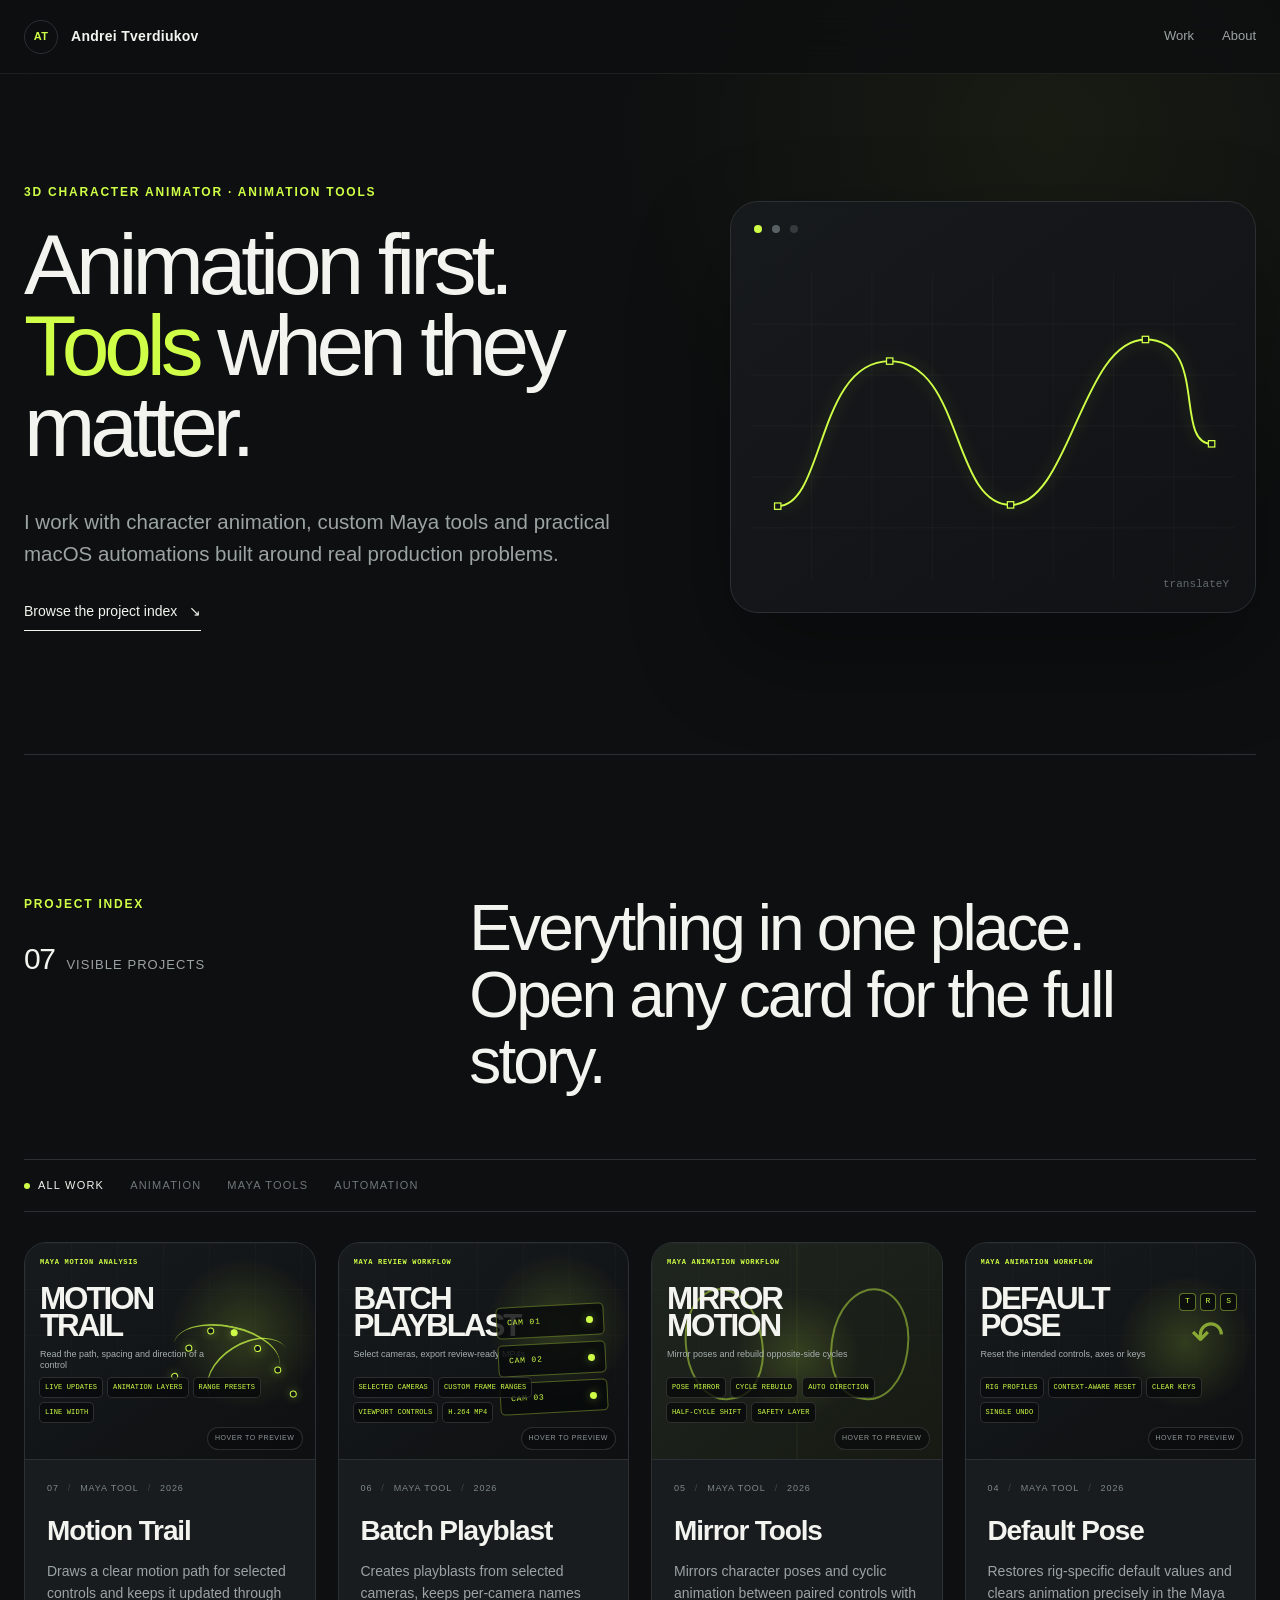
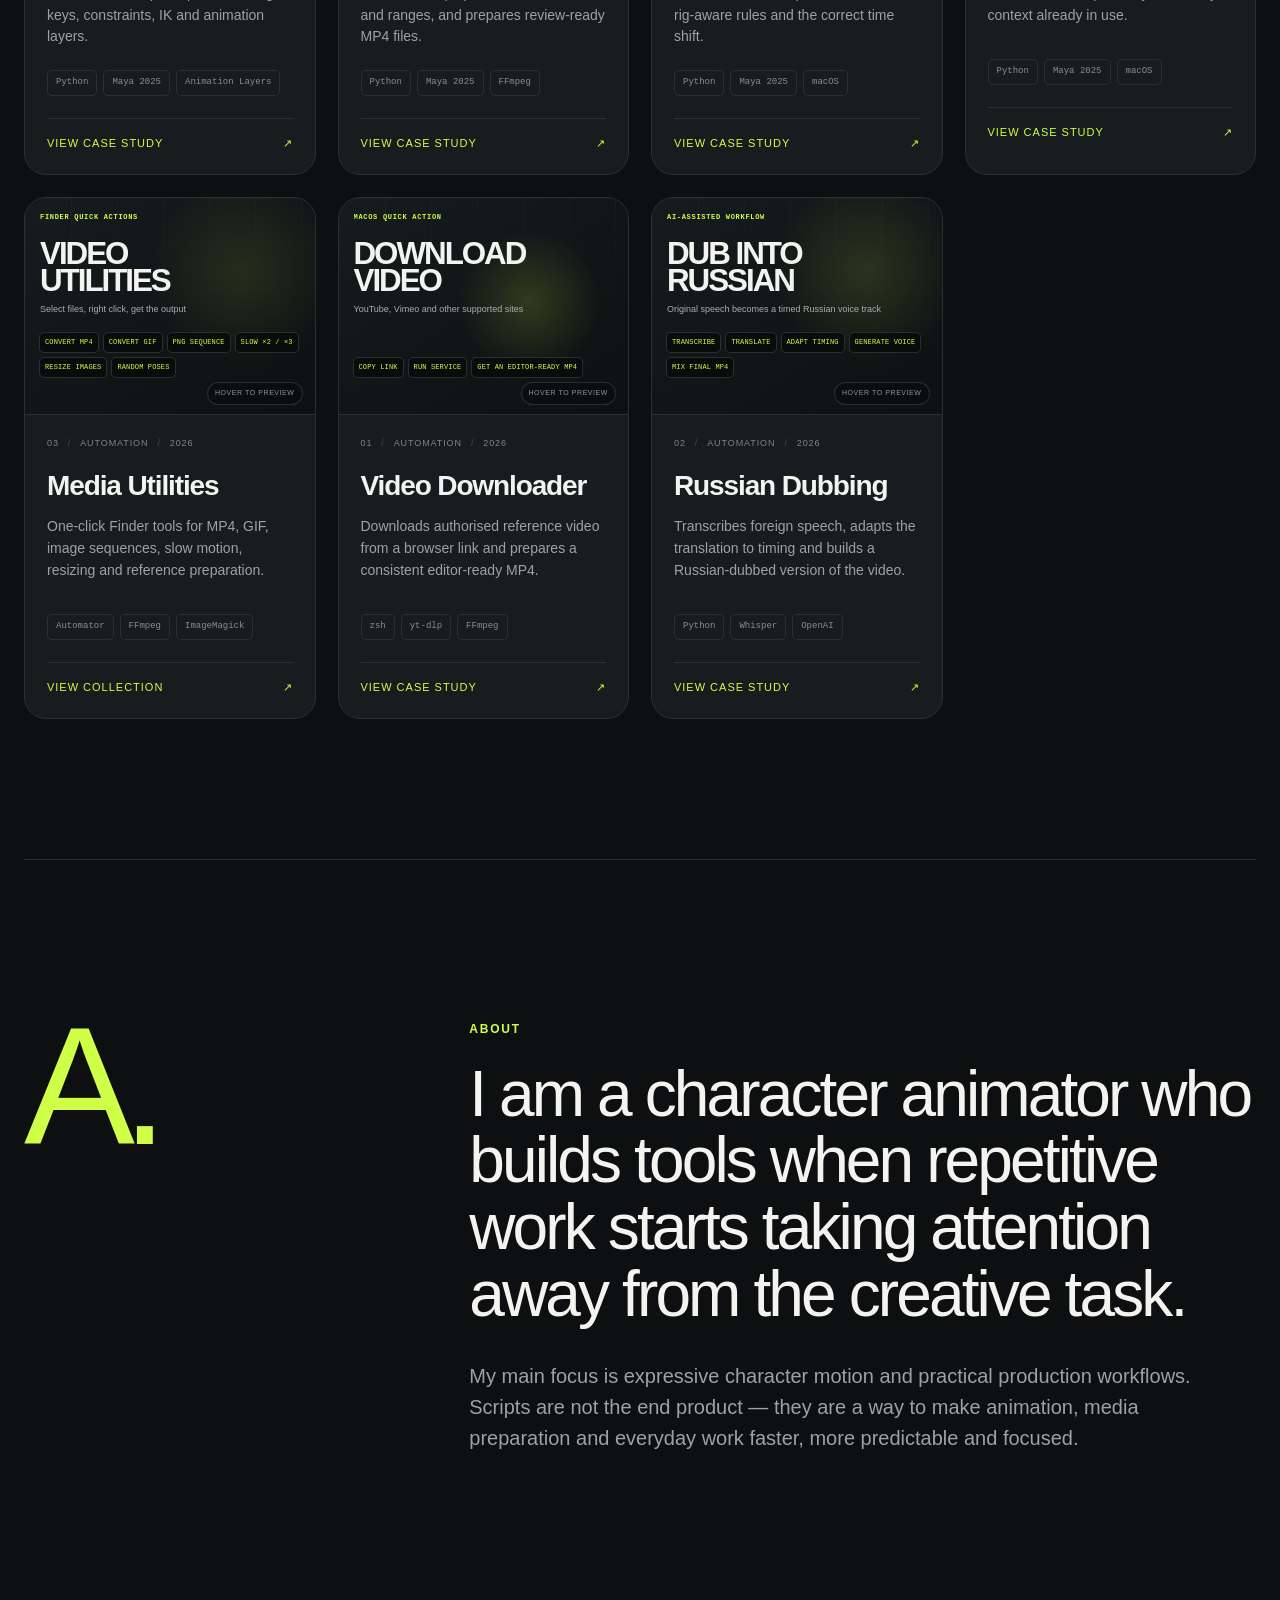
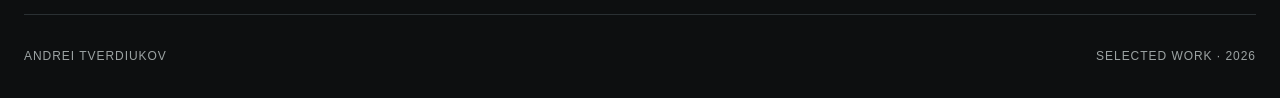
==== index.html @ b861554f "Crop menu bars from automation demos" ====
<!doctype html>
<html lang="en">
<head>
  <meta charset="utf-8">
  <meta name="viewport" content="width=device-width, initial-scale=1">
  <meta name="description" content="Portfolio of 3D character animator Andrei Tverdiukov — animation, custom Maya tools and practical macOS automation.">
  <title>Andrei Tverdiukov — 3D Character Animator</title>
  <link rel="stylesheet" href="assets/styles.css?v=20260801-4">
  <script src="assets/site.js" defer></script>
</head>
<body>
  <header class="site-header">
    <a class="brand" href="index.html" aria-label="Andrei Tverdiukov — Home">
      <span class="brand-mark">AT</span>
      <span>Andrei Tverdiukov</span>
    </a>
    <nav class="site-nav" aria-label="Main navigation">
      <a href="#work">Work</a>
      <a href="#about">About</a>
    </nav>
  </header>

  <main>
    <section class="home-hero page-shell">
      <div class="hero-copy reveal">
        <p class="eyebrow">3D Character Animator · Animation Tools</p>
        <h1>Animation first.<br><span>Tools</span> when they matter.</h1>
        <p class="hero-intro">I work with character animation, custom Maya tools and practical macOS automations built around real production problems.</p>
        <a class="text-link" href="#work">Browse the project index <span aria-hidden="true">↘</span></a>
      </div>

      <div class="curve-stage reveal" aria-hidden="true">
        <svg viewBox="0 0 760 480" role="img">
          <path class="curve-grid" d="M0 80H760M0 160H760M0 240H760M0 320H760M0 400H760M95 0V480M190 0V480M285 0V480M380 0V480M475 0V480M570 0V480M665 0V480"/>
          <path class="curve-line" d="M42 366 C116 366 103 138 218 138 S315 364 408 364 S520 104 620 104 S664 268 724 268"/>
          <g class="curve-keys">
            <rect x="37" y="361" width="10" height="10"/>
            <rect x="213" y="133" width="10" height="10"/>
            <rect x="403" y="359" width="10" height="10"/>
            <rect x="615" y="99" width="10" height="10"/>
            <rect x="719" y="263" width="10" height="10"/>
          </g>
        </svg>
        <span class="curve-label">translateY</span>
      </div>
    </section>

    <section class="work-section page-shell" id="work">
      <div class="section-heading reveal">
        <div>
          <p class="eyebrow">Project index</p>
          <p class="project-count"><span>07</span> visible projects</p>
        </div>
        <h2>Everything in one place.<br>Open any card for the full story.</h2>
      </div>

      <div class="catalog-key reveal" aria-label="Project categories">
        <span class="is-active">All work</span>
        <span>Animation</span>
        <span>Maya tools</span>
        <span>Automation</span>
      </div>

      <div class="project-grid">
        <!-- Shelved for a later public rollout. Remove hidden to restore the card. -->
        <a class="catalog-card reveal" href="projects/tkv-curve-tools.html" data-preview-card data-shelved-project="curve-tools" hidden>
          <div class="catalog-cover curve-tools-cover">
            <div class="cover-grid" aria-hidden="true"></div>
            <span class="cover-category">Maya Graph Editor · animBot-inspired workflow</span>
            <div class="cover-promise">
              <strong>Curve<br>Tools</strong>
              <span>Shape and edit animation curves faster</span>
            </div>
            <ul class="cover-feature-list cover-feature-list-wide" aria-label="Included curve tools">
              <li>Pull / Push</li><li>Smooth / Rough</li><li>Ease In / Out</li>
              <li>Blend to Ease</li><li>Infinity</li><li>Reverse Keys</li>
            </ul>
            <span class="preview-hint">Hover to preview</span>

            <video class="catalog-preview" muted loop playsinline preload="metadata" poster="media/tkv-curve-tools/web/blend-to-tangent.jpg">
              <source src="media/tkv-curve-tools/web/blend-to-tangent.mp4" type="video/mp4">
            </video>
          </div>

          <div class="catalog-card-copy">
            <div class="catalog-meta">
              <span>01</span>
              <span>Maya tool</span>
              <span>2026</span>
            </div>
            <h3>Curve Tools</h3>
            <p>Curve shaping, blending, tangents, infinity modes and animation utilities inside Maya Graph Editor.</p>
            <div class="catalog-tags">
              <span>Python</span>
              <span>Maya 2025</span>
              <span>macOS</span>
            </div>
            <div class="catalog-open">
              <span>View case study</span>
              <span aria-hidden="true">↗</span>
            </div>
          </div>
        </a>

        <a class="catalog-card catalog-card-motion-trail reveal" href="projects/motion-trail.html" data-preview-card>
          <div class="catalog-cover motion-trail-cover">
            <div class="cover-grid" aria-hidden="true"></div>
            <span class="cover-category">Maya motion analysis</span>
            <div class="cover-promise">
              <strong>Motion<br>Trail</strong>
              <span>Read the path, spacing and direction of a control</span>
            </div>
            <div class="motion-trail-mark" aria-hidden="true">
              <i></i><i></i><i></i><i></i><i></i><i></i><i></i>
            </div>
            <ul class="cover-feature-list cover-feature-list-wide" aria-label="Included motion trail features">
              <li>Live updates</li><li>Animation layers</li>
              <li>Range presets</li><li>Line width</li>
            </ul>
            <span class="preview-hint">Hover to preview</span>
            <video class="catalog-preview" muted loop playsinline preload="metadata" poster="media/motion-trail/web/motion-trail-poster.jpg" aria-hidden="true">
              <source src="media/motion-trail/web/motion-trail-overview.mp4" type="video/mp4">
            </video>
          </div>

          <div class="catalog-card-copy">
            <div class="catalog-meta">
              <span>07</span>
              <span>Maya tool</span>
              <span>2026</span>
            </div>
            <h3>Motion Trail</h3>
            <p>Draws a clear motion path for selected controls and keeps it updated through keys, constraints, IK and animation layers.</p>
            <div class="catalog-tags">
              <span>Python</span>
              <span>Maya 2025</span>
              <span>Animation Layers</span>
            </div>
            <div class="catalog-open">
              <span>View case study</span>
              <span aria-hidden="true">↗</span>
            </div>
          </div>
        </a>

        <a class="catalog-card catalog-card-downloader reveal" href="projects/media-intake-automation.html" data-preview-card>
          <div class="catalog-cover media-intake-cover">
            <div class="cover-grid" aria-hidden="true"></div>
            <span class="cover-category">macOS Quick Action</span>
            <div class="cover-promise">
              <strong>Download<br>Video</strong>
              <span>YouTube, Vimeo and other supported sites</span>
            </div>
            <ul class="cover-feature-list" aria-label="Video downloader workflow">
              <li>Copy link</li><li>Run Service</li><li>Get an editor-ready MP4</li>
            </ul>
            <span class="preview-hint">Hover to preview</span>

            <video class="catalog-preview" muted loop playsinline preload="metadata" poster="media/media-intake/web/media-intake-poster.jpg?v=20260801-1">
              <source src="media/media-intake/web/media-intake-overview.mp4?v=20260801-1" type="video/mp4">
            </video>
          </div>

          <div class="catalog-card-copy">
            <div class="catalog-meta">
              <span>01</span>
              <span>Automation</span>
              <span>2026</span>
            </div>
            <h3>Video Downloader</h3>
            <p>Downloads authorised reference video from a browser link and prepares a consistent editor-ready MP4.</p>
            <div class="catalog-tags">
              <span>zsh</span>
              <span>yt-dlp</span>
              <span>FFmpeg</span>
            </div>
            <div class="catalog-open">
              <span>View case study</span>
              <span aria-hidden="true">↗</span>
            </div>
          </div>
        </a>

        <a class="catalog-card catalog-card-dubbing reveal" href="projects/russian-dubbing-pipeline.html" data-preview-card>
          <div class="catalog-cover dubbing-cover">
            <div class="cover-grid" aria-hidden="true"></div>
            <span class="cover-category">AI-assisted workflow</span>
            <div class="cover-promise">
              <strong>Dub Into<br>Russian</strong>
              <span>Original speech becomes a timed Russian voice track</span>
            </div>
            <ul class="cover-feature-list cover-feature-list-wide" aria-label="Russian dubbing stages">
              <li>Transcribe</li><li>Translate</li><li>Adapt timing</li>
              <li>Generate voice</li><li>Mix final MP4</li>
            </ul>
            <span class="preview-hint">Hover to preview</span>

            <video class="catalog-preview" muted loop playsinline preload="metadata" poster="media/russian-dubbing/web/russian-dubbing-poster.jpg?v=20260801-1">
              <source src="media/russian-dubbing/web/russian-dubbing-overview.mp4?v=20260801-1" type="video/mp4">
            </video>
          </div>

          <div class="catalog-card-copy">
            <div class="catalog-meta">
              <span>02</span>
              <span>Automation</span>
              <span>2026</span>
            </div>
            <h3>Russian Dubbing</h3>
            <p>Transcribes foreign speech, adapts the translation to timing and builds a Russian-dubbed version of the video.</p>
            <div class="catalog-tags">
              <span>Python</span>
              <span>Whisper</span>
              <span>OpenAI</span>
            </div>
            <div class="catalog-open">
              <span>View case study</span>
              <span aria-hidden="true">↗</span>
            </div>
          </div>
        </a>

        <a class="catalog-card catalog-card-media-utilities reveal" href="projects/finder-media-utilities.html" data-preview-card>
          <div class="catalog-cover media-utilities-cover">
            <div class="cover-grid" aria-hidden="true"></div>
            <span class="cover-category">Finder Quick Actions</span>
            <div class="cover-promise">
              <strong>Video<br>Utilities</strong>
              <span>Select files, right click, get the output</span>
            </div>
            <ul class="cover-feature-list cover-feature-list-wide" aria-label="Included media utilities">
              <li>Convert MP4</li><li>Convert GIF</li><li>PNG sequence</li>
              <li>Slow ×2 / ×3</li><li>Resize images</li><li>Random poses</li>
            </ul>
            <span class="preview-hint">Hover to preview</span>
            <video class="catalog-preview" muted loop playsinline preload="metadata" poster="media/finder-media-utilities/web/finder-media-utilities-poster.jpg?v=20260801-1" aria-hidden="true">
              <source src="media/finder-media-utilities/web/finder-media-utilities-overview.mp4?v=20260801-1" type="video/mp4">
            </video>
          </div>

          <div class="catalog-card-copy">
            <div class="catalog-meta">
              <span>03</span>
              <span>Automation</span>
              <span>2026</span>
            </div>
            <h3>Media Utilities</h3>
            <p>One-click Finder tools for MP4, GIF, image sequences, slow motion, resizing and reference preparation.</p>
            <div class="catalog-tags">
              <span>Automator</span>
              <span>FFmpeg</span>
              <span>ImageMagick</span>
            </div>
            <div class="catalog-open">
              <span>View collection</span>
              <span aria-hidden="true">↗</span>
            </div>
          </div>
        </a>

        <a class="catalog-card catalog-card-mirror reveal" href="projects/tkv-mirror-tools.html" data-preview-card>
          <div class="catalog-cover mirror-tools-cover">
            <div class="cover-grid" aria-hidden="true"></div>
            <span class="cover-category">Maya animation workflow</span>
            <div class="cover-promise">
              <strong>Mirror<br>Motion</strong>
              <span>Mirror poses and rebuild opposite-side cycles</span>
            </div>
            <ul class="cover-feature-list cover-feature-list-wide" aria-label="Included mirror workflow features">
              <li>Pose mirror</li><li>Cycle rebuild</li><li>Auto direction</li>
              <li>Half-cycle shift</li><li>Safety layer</li>
            </ul>
            <span class="preview-hint">Hover to preview</span>
            <video class="catalog-preview" muted loop playsinline preload="metadata" poster="media/tkv-mirror-tools/web/tkv-mirror-tools-poster.jpg" aria-hidden="true">
              <source src="media/tkv-mirror-tools/web/tkv-mirror-tools-overview.mp4" type="video/mp4">
            </video>
          </div>

          <div class="catalog-card-copy">
            <div class="catalog-meta">
              <span>05</span>
              <span>Maya tool</span>
              <span>2026</span>
            </div>
            <h3>Mirror Tools</h3>
            <p>Mirrors character poses and cyclic animation between paired controls with rig-aware rules and the correct time shift.</p>
            <div class="catalog-tags">
              <span>Python</span>
              <span>Maya 2025</span>
              <span>macOS</span>
            </div>
            <div class="catalog-open">
              <span>View case study</span>
              <span aria-hidden="true">↗</span>
            </div>
          </div>
        </a>

        <a class="catalog-card catalog-card-default-pose reveal" href="projects/tkv-default-pose.html" data-preview-card>
          <div class="catalog-cover default-pose-cover">
            <div class="cover-grid" aria-hidden="true"></div>
            <span class="cover-category">Maya animation workflow</span>
            <div class="cover-promise">
              <strong>Default<br>Pose</strong>
              <span>Reset the intended controls, axes or keys</span>
            </div>
            <div class="pose-reset-mark" aria-hidden="true">
              <span>T</span><span>R</span><span>S</span><b>↶</b>
            </div>
            <ul class="cover-feature-list cover-feature-list-wide" aria-label="Included default pose features">
              <li>Rig profiles</li><li>Context-aware reset</li><li>Clear keys</li>
              <li>Single undo</li>
            </ul>
            <span class="preview-hint">Hover to preview</span>
            <video class="catalog-preview" muted loop playsinline preload="metadata" poster="media/tkv-default-pose/web/tkv-default-pose-poster.jpg" aria-hidden="true">
              <source src="media/tkv-default-pose/web/tkv-default-pose-overview.mp4" type="video/mp4">
            </video>
          </div>

          <div class="catalog-card-copy">
            <div class="catalog-meta">
              <span>04</span>
              <span>Maya tool</span>
              <span>2026</span>
            </div>
            <h3>Default Pose</h3>
            <p>Restores rig-specific default values and clears animation precisely in the Maya context already in use.</p>
            <div class="catalog-tags">
              <span>Python</span>
              <span>Maya 2025</span>
              <span>macOS</span>
            </div>
            <div class="catalog-open">
              <span>View case study</span>
              <span aria-hidden="true">↗</span>
            </div>
          </div>
        </a>

        <a class="catalog-card catalog-card-playblast reveal" href="projects/tkv-playblast.html?v=20260731-2" data-preview-card>
          <div class="catalog-cover playblast-cover">
            <div class="cover-grid" aria-hidden="true"></div>
            <span class="cover-category">Maya review workflow</span>
            <div class="cover-promise">
              <strong>Batch<br>Playblast</strong>
              <span>Select cameras, export review-ready MP4s</span>
            </div>
            <div class="playblast-camera-stack" aria-hidden="true">
              <span>CAM 01</span><span>CAM 02</span><span>CAM 03</span>
            </div>
            <ul class="cover-feature-list cover-feature-list-wide" aria-label="Included playblast workflow features">
              <li>Selected cameras</li><li>Custom frame ranges</li>
              <li>Viewport controls</li><li>H.264 MP4</li>
            </ul>
            <span class="preview-hint">Hover to preview</span>
            <video class="catalog-preview" muted loop playsinline preload="metadata" poster="media/tkv-playblast/web/tkv-playblast-poster.jpg?v=20260731-2" aria-hidden="true">
              <source src="media/tkv-playblast/web/tkv-playblast-overview.mp4?v=20260731-2" type="video/mp4">
            </video>
          </div>

          <div class="catalog-card-copy">
            <div class="catalog-meta">
              <span>06</span>
              <span>Maya tool</span>
              <span>2026</span>
            </div>
            <h3>Batch Playblast</h3>
            <p>Creates playblasts from selected cameras, keeps per-camera names and ranges, and prepares review-ready MP4 files.</p>
            <div class="catalog-tags">
              <span>Python</span>
              <span>Maya 2025</span>
              <span>FFmpeg</span>
            </div>
            <div class="catalog-open">
              <span>View case study</span>
              <span aria-hidden="true">↗</span>
            </div>
          </div>
        </a>
      </div>
    </section>

    <section class="about-section page-shell" id="about">
      <div class="about-number reveal">A.</div>
      <div class="about-copy reveal">
        <p class="eyebrow">About</p>
        <h2>I am a character animator who builds tools when repetitive work starts taking attention away from the creative task.</h2>
        <p>My main focus is expressive character motion and practical production workflows. Scripts are not the end product — they are a way to make animation, media preparation and everyday work faster, more predictable and focused.</p>
      </div>
    </section>
  </main>

  <footer class="site-footer page-shell">
    <span>Andrei Tverdiukov</span>
    <span>Selected work · 2026</span>
  </footer>
</body>
</html>
---- assets/styles.css ----
:root {
  --bg: #0d0f10;
  --bg-soft: #141719;
  --panel: #181c1e;
  --line: #2a3033;
  --text: #f3f4ef;
  --muted: #9ca3a3;
  --accent: #cfff46;
  --accent-soft: rgba(207, 255, 70, 0.14);
  --max: 1320px;
  --radius: 28px;
}

* {
  box-sizing: border-box;
}

html {
  scroll-behavior: smooth;
}

body {
  margin: 0;
  color: var(--text);
  background:
    radial-gradient(circle at 82% 4%, rgba(207, 255, 70, 0.055), transparent 28rem),
    var(--bg);
  font-family: Inter, -apple-system, BlinkMacSystemFont, "Segoe UI", sans-serif;
  font-size: 16px;
  line-height: 1.55;
  -webkit-font-smoothing: antialiased;
}

a {
  color: inherit;
  text-decoration: none;
}

img,
video,
svg {
  display: block;
  max-width: 100%;
}

button {
  font: inherit;
}

.page-shell {
  width: min(calc(100% - 48px), var(--max));
  margin-inline: auto;
}

.site-header {
  position: sticky;
  z-index: 20;
  top: 0;
  display: flex;
  align-items: center;
  justify-content: space-between;
  min-height: 74px;
  padding: 0 max(24px, calc((100vw - var(--max)) / 2));
  border-bottom: 1px solid rgba(255, 255, 255, 0.07);
  background: rgba(13, 15, 16, 0.78);
  backdrop-filter: blur(18px);
}

.brand,
.site-nav {
  display: flex;
  align-items: center;
}

.brand {
  gap: 13px;
  font-size: 14px;
  font-weight: 650;
  letter-spacing: 0.02em;
}

.brand-mark {
  display: grid;
  width: 34px;
  height: 34px;
  place-items: center;
  border: 1px solid var(--line);
  border-radius: 50%;
  color: var(--accent);
  font-size: 11px;
}

.site-nav {
  gap: 28px;
  color: var(--muted);
  font-size: 13px;
}

.site-nav a,
.text-link {
  transition: color 180ms ease;
}

.site-nav a:hover,
.text-link:hover {
  color: var(--accent);
}

.eyebrow {
  margin: 0 0 22px;
  color: var(--accent);
  font-size: 12px;
  font-weight: 700;
  letter-spacing: 0.15em;
  text-transform: uppercase;
}

.home-hero {
  display: grid;
  min-height: 680px;
  grid-template-columns: 1.08fr 0.92fr;
  align-items: center;
  gap: clamp(36px, 7vw, 110px);
  padding-block: 74px 88px;
}

.hero-copy h1,
.case-hero h1 {
  margin: 0;
  font-weight: 520;
  letter-spacing: -0.06em;
  line-height: 0.95;
}

.hero-copy h1 {
  max-width: 780px;
  font-size: clamp(58px, 6.7vw, 104px);
}

.hero-copy h1 span,
.case-hero h1 span {
  color: var(--accent);
}

.hero-intro {
  max-width: 650px;
  margin: 38px 0 30px;
  color: var(--muted);
  font-size: clamp(18px, 1.6vw, 24px);
}

.text-link {
  display: inline-flex;
  gap: 12px;
  align-items: center;
  padding-bottom: 7px;
  border-bottom: 1px solid currentColor;
  font-size: 14px;
}

.curve-stage {
  position: relative;
  overflow: hidden;
  border: 1px solid var(--line);
  border-radius: var(--radius);
  background: linear-gradient(145deg, #171a1c, #101214);
  box-shadow: 0 40px 100px rgba(0, 0, 0, 0.32);
}

.curve-stage::before {
  position: absolute;
  z-index: 1;
  top: 23px;
  left: 23px;
  width: 8px;
  height: 8px;
  border-radius: 50%;
  background: var(--accent);
  box-shadow: 18px 0 0 #596064, 36px 0 0 #343a3d;
  content: "";
}

.curve-stage svg {
  width: 100%;
  min-height: 410px;
  padding: 48px 20px 10px;
}

.curve-grid {
  fill: none;
  stroke: rgba(255, 255, 255, 0.055);
  stroke-width: 1;
}

.curve-line {
  fill: none;
  stroke: var(--accent);
  stroke-width: 3;
  filter: drop-shadow(0 0 12px rgba(207, 255, 70, 0.32));
}

.curve-keys rect {
  fill: var(--bg-soft);
  stroke: var(--accent);
  stroke-width: 2;
}

.curve-label {
  position: absolute;
  right: 26px;
  bottom: 19px;
  color: #62696c;
  font-family: ui-monospace, SFMono-Regular, Menlo, monospace;
  font-size: 11px;
}

.work-section,
.toolkit-section,
.highlights-section,
.decisions-section {
  padding-block: 140px;
}

.work-section {
  min-height: 900px;
  border-top: 1px solid var(--line);
}

.section-heading {
  display: grid;
  grid-template-columns: 0.68fr 1.32fr;
  gap: 40px;
  margin-bottom: 64px;
}

.section-heading h2,
.story-heading h2,
.about-copy h2 {
  margin: 0;
  font-size: clamp(38px, 5vw, 72px);
  font-weight: 520;
  letter-spacing: -0.045em;
  line-height: 1.04;
}

.project-count {
  display: flex;
  gap: 12px;
  align-items: baseline;
  margin: 0;
  color: var(--muted);
  font-size: 13px;
  text-transform: uppercase;
  letter-spacing: 0.08em;
}

.project-count span {
  color: var(--text);
  font-size: 30px;
  letter-spacing: -0.05em;
}

.catalog-key {
  display: flex;
  gap: 26px;
  align-items: center;
  margin-bottom: 30px;
  padding: 17px 0;
  border-top: 1px solid var(--line);
  border-bottom: 1px solid var(--line);
  color: #6f7779;
  font-size: 11px;
  text-transform: uppercase;
  letter-spacing: 0.11em;
}

.catalog-key span:first-child {
  color: var(--text);
}

.catalog-key .is-active::before {
  display: inline-block;
  width: 6px;
  height: 6px;
  margin-right: 8px;
  border-radius: 50%;
  background: var(--accent);
  content: "";
}

.project-grid {
  display: grid;
  grid-template-columns: repeat(4, minmax(0, 1fr));
  gap: 22px;
}

.catalog-card {
  overflow: hidden;
  border: 1px solid var(--line);
  border-radius: 22px;
  background: var(--panel);
  transition: border-color 260ms ease, transform 260ms ease, box-shadow 260ms ease;
}

.catalog-card:hover,
.catalog-card:focus-visible {
  border-color: #536063;
  outline: none;
  transform: translateY(-6px);
  box-shadow: 0 26px 70px rgba(0, 0, 0, 0.35);
}

.catalog-cover {
  position: relative;
  overflow: hidden;
  aspect-ratio: 4 / 3;
  border-bottom: 1px solid var(--line);
  background:
    radial-gradient(circle at 72% 22%, rgba(207, 255, 70, 0.13), transparent 38%),
    linear-gradient(145deg, #171b1d, #0e1011);
}

.cover-grid {
  position: absolute;
  inset: 0;
  opacity: 0.55;
  background-image:
    linear-gradient(rgba(255, 255, 255, 0.045) 1px, transparent 1px),
    linear-gradient(90deg, rgba(255, 255, 255, 0.045) 1px, transparent 1px);
  background-size: 46px 46px;
  mask-image: linear-gradient(to bottom, black, transparent 94%);
}

.cover-category {
  position: absolute;
  z-index: 2;
  top: 15px;
  right: 15px;
  left: 15px;
  color: var(--accent);
  font-family: ui-monospace, SFMono-Regular, Menlo, monospace;
  overflow: hidden;
  font-size: 7px;
  font-weight: 700;
  letter-spacing: 0.1em;
  line-height: 1.3;
  text-overflow: ellipsis;
  text-transform: uppercase;
  white-space: nowrap;
}

.cover-curve {
  position: absolute;
  right: -4%;
  bottom: 6%;
  width: 78%;
  filter: drop-shadow(0 0 11px rgba(207, 255, 70, 0.28));
}

.cover-curve path {
  fill: none;
  stroke: var(--accent);
  stroke-width: 4;
}

.cover-curve rect {
  fill: #111416;
  stroke: var(--accent);
  stroke-width: 2;
}

.cover-toolbar {
  position: absolute;
  z-index: 2;
  top: 48px;
  left: 20px;
  display: flex;
  gap: 4px;
  padding: 7px;
  border: 1px solid rgba(255, 255, 255, 0.11);
  border-radius: 7px;
  background: rgba(10, 12, 13, 0.82);
}

.cover-toolbar i {
  display: block;
  width: 17px;
  height: 8px;
  border-radius: 2px;
  background: #5a6264;
}

.cover-toolbar i:nth-child(2n) {
  background: var(--accent);
}

.cover-name {
  position: absolute;
  z-index: 2;
  left: 22px;
  bottom: 24px;
  max-width: 220px;
  font-size: clamp(30px, 3.1vw, 48px);
  font-weight: 560;
  letter-spacing: -0.06em;
  line-height: 0.86;
}

.cover-promise {
  position: absolute;
  z-index: 2;
  top: 43px;
  right: 15px;
  left: 15px;
  width: auto;
}

.cover-promise strong {
  display: block;
  color: var(--text);
  font-size: clamp(29px, 2.45vw, 40px);
  font-weight: 570;
  letter-spacing: -0.065em;
  line-height: 0.86;
  text-transform: uppercase;
}

.cover-promise span {
  display: block;
  max-width: 250px;
  margin-top: 9px;
  color: #a7afb0;
  font-size: 9px;
  line-height: 1.3;
}

.cover-feature-list {
  position: absolute;
  z-index: 2;
  right: 14px;
  bottom: 36px;
  left: 14px;
  display: flex;
  max-width: none;
  flex-wrap: wrap;
  justify-content: flex-start;
  gap: 4px;
  margin: 0;
  padding: 0;
  list-style: none;
}

.cover-feature-list li {
  padding: 4px 5px;
  border: 1px solid rgba(255, 255, 255, 0.14);
  border-radius: 5px;
  color: var(--accent);
  background: rgba(8, 10, 11, 0.78);
  font-family: ui-monospace, SFMono-Regular, Menlo, monospace;
  font-size: 7px;
  letter-spacing: 0.02em;
  text-transform: uppercase;
  white-space: nowrap;
}

.cover-feature-list-wide {
  max-width: none;
}

.preview-hint {
  position: absolute;
  z-index: 2;
  right: 12px;
  bottom: 9px;
  padding: 5px 7px;
  border: 1px solid rgba(255, 255, 255, 0.13);
  border-radius: 999px;
  color: #8e9697;
  background: rgba(10, 12, 13, 0.72);
  font-size: 7px;
  letter-spacing: 0.08em;
  text-transform: uppercase;
}

.media-intake-cover {
  background:
    radial-gradient(circle at 66% 48%, rgba(207, 255, 70, 0.16), transparent 32%),
    linear-gradient(145deg, #171b1d, #0e1011);
}

.intake-url {
  position: absolute;
  top: 64px;
  right: 24px;
  display: flex;
  width: 48%;
  height: 32px;
  gap: 5px;
  align-items: center;
  padding: 0 10px;
  border: 1px solid rgba(255, 255, 255, 0.12);
  border-radius: 8px;
  background: rgba(8, 10, 11, 0.72);
}

.intake-url span {
  order: 2;
  width: 72%;
  height: 3px;
  margin-left: 6px;
  border-radius: 999px;
  background: #596164;
}

.intake-url i {
  width: 5px;
  height: 5px;
  border-radius: 50%;
  background: #465053;
}

.intake-url i:first-of-type {
  background: var(--accent);
}

.intake-flow {
  position: absolute;
  right: 2%;
  bottom: 2%;
  width: 78%;
}

.intake-flow path {
  fill: none;
  stroke: #768083;
  stroke-width: 3;
}

.intake-flow rect {
  fill: #121617;
  stroke: var(--accent);
  stroke-width: 3;
}

.intake-flow .intake-play {
  fill: var(--accent);
  stroke: none;
}

.dubbing-cover {
  background:
    radial-gradient(circle at 74% 34%, rgba(207, 255, 70, 0.13), transparent 36%),
    linear-gradient(145deg, #171b1d, #0e1011);
}

.dub-wave {
  position: absolute;
  right: 4%;
  bottom: 22%;
  display: flex;
  width: 62%;
  height: 42%;
  align-items: center;
  justify-content: center;
  gap: 7px;
}

.dub-wave i,
.timeline-wave i {
  display: block;
  width: 5px;
  border-radius: 99px;
  background: var(--accent);
  box-shadow: 0 0 12px rgba(207, 255, 70, 0.24);
}

.dub-wave i:nth-child(1), .dub-wave i:nth-child(12) { height: 18%; }
.dub-wave i:nth-child(2), .dub-wave i:nth-child(11) { height: 38%; }
.dub-wave i:nth-child(3), .dub-wave i:nth-child(10) { height: 68%; }
.dub-wave i:nth-child(4), .dub-wave i:nth-child(9) { height: 92%; }
.dub-wave i:nth-child(5), .dub-wave i:nth-child(8) { height: 54%; }
.dub-wave i:nth-child(6), .dub-wave i:nth-child(7) { height: 76%; }

.dub-language {
  position: absolute;
  top: 54px;
  right: 25px;
  display: flex;
  gap: 9px;
  align-items: center;
  font-family: ui-monospace, SFMono-Regular, Menlo, monospace;
}

.dub-language span {
  display: grid;
  min-width: 36px;
  height: 36px;
  padding-inline: 8px;
  place-items: center;
  border: 1px solid #4b5558;
  border-radius: 8px;
  color: var(--text);
  background: rgba(9, 11, 12, 0.72);
  font-size: 11px;
}

.dub-language span:last-child,
.dub-language b {
  color: var(--accent);
}

.media-utilities-cover {
  background:
    radial-gradient(circle at 75% 34%, rgba(207, 255, 70, 0.1), transparent 36%),
    linear-gradient(145deg, #171b1d, #0e1011);
}

.mirror-tools-cover {
  background:
    linear-gradient(90deg, rgba(207, 255, 70, 0.045) 0 49.8%, rgba(207, 255, 70, 0.28) 50%, rgba(207, 255, 70, 0.045) 50.2% 100%),
    radial-gradient(circle at 50% 52%, rgba(207, 255, 70, 0.15), transparent 34%),
    linear-gradient(145deg, #171b1d, #0e1011);
}

.default-pose-cover {
  background:
    radial-gradient(circle at 76% 46%, rgba(207, 255, 70, 0.17), transparent 27%),
    linear-gradient(145deg, #171b1d, #0e1011);
}

.playblast-cover {
  background:
    radial-gradient(circle at 76% 38%, rgba(207, 255, 70, 0.16), transparent 28%),
    linear-gradient(145deg, #171b1d, #0e1011);
}

.motion-trail-cover {
  background:
    radial-gradient(circle at 76% 42%, rgba(207, 255, 70, 0.17), transparent 30%),
    linear-gradient(145deg, #171b1d, #0e1011);
}

.motion-trail-mark {
  position: absolute;
  z-index: 2;
  top: 58px;
  right: 22px;
  width: 126px;
  height: 112px;
  transform: rotate(-8deg);
}

.motion-trail-mark::before,
.motion-trail-mark::after {
  position: absolute;
  border-top: 2px solid rgba(207, 255, 70, 0.72);
  border-radius: 50%;
  content: "";
}

.motion-trail-mark::before {
  inset: 24px 12px 30px 6px;
  transform: rotate(20deg);
}

.motion-trail-mark::after {
  inset: 44px 2px 8px 34px;
  transform: rotate(-24deg);
}

.motion-trail-mark i {
  position: absolute;
  width: 7px;
  height: 7px;
  border: 1px solid var(--accent);
  border-radius: 50%;
  background: #111516;
  box-shadow: 0 0 10px rgba(207, 255, 70, 0.38);
}

.motion-trail-mark i:nth-child(1) { left: 2px; top: 64px; }
.motion-trail-mark i:nth-child(2) { left: 20px; top: 38px; }
.motion-trail-mark i:nth-child(3) { left: 44px; top: 24px; }
.motion-trail-mark i:nth-child(4) { left: 67px; top: 29px; background: var(--accent); }
.motion-trail-mark i:nth-child(5) { left: 88px; top: 48px; }
.motion-trail-mark i:nth-child(6) { left: 105px; top: 72px; }
.motion-trail-mark i:nth-child(7) { left: 117px; top: 98px; }

.motion-trail-cover .cover-promise span {
  max-width: 185px;
}

.motion-trail-cover .catalog-preview {
  object-position: 20% center;
}

.playblast-camera-stack {
  position: absolute;
  z-index: 2;
  top: 62px;
  right: 22px;
  display: grid;
  width: 108px;
  gap: 6px;
  transform: rotate(-3deg);
}

.playblast-camera-stack span {
  display: flex;
  height: 32px;
  align-items: center;
  justify-content: space-between;
  padding: 0 10px;
  border: 1px solid rgba(207, 255, 70, 0.34);
  border-radius: 5px;
  color: var(--accent);
  background: rgba(8, 10, 11, 0.82);
  font-family: ui-monospace, SFMono-Regular, Menlo, monospace;
  font-size: 8px;
  letter-spacing: 0.1em;
}

.playblast-camera-stack span::after {
  width: 7px;
  height: 7px;
  border-radius: 50%;
  background: var(--accent);
  box-shadow: 0 0 10px rgba(207, 255, 70, 0.42);
  content: "";
}

.playblast-cover .cover-promise span {
  max-width: 180px;
}

.playblast-cover .catalog-preview {
  object-position: 68% center;
}

.pose-reset-mark {
  position: absolute;
  z-index: 2;
  top: 50px;
  right: 18px;
  display: grid;
  width: 58px;
  grid-template-columns: repeat(3, 1fr);
  gap: 4px;
  align-items: center;
}

.pose-reset-mark span {
  display: grid;
  height: 18px;
  place-items: center;
  border: 1px solid rgba(207, 255, 70, 0.42);
  border-radius: 4px;
  color: var(--accent);
  background: rgba(8, 10, 11, 0.78);
  font-family: ui-monospace, SFMono-Regular, Menlo, monospace;
  font-size: 8px;
}

.pose-reset-mark b {
  grid-column: 1 / -1;
  color: rgba(207, 255, 70, 0.58);
  font-size: 40px;
  font-weight: 400;
  line-height: 1;
  text-align: center;
}

.default-pose-cover .cover-promise span {
  max-width: 175px;
}

.default-pose-cover .catalog-preview {
  object-position: 24% center;
}

.mirror-tools-cover::before,
.mirror-tools-cover::after {
  position: absolute;
  z-index: 1;
  top: 47%;
  width: 74px;
  height: 108px;
  border: 2px solid rgba(207, 255, 70, 0.45);
  border-radius: 50% 50% 46% 46%;
  content: "";
  transform: translateY(-50%) rotate(-8deg);
}

.mirror-tools-cover::before {
  right: calc(50% + 34px);
}

.mirror-tools-cover::after {
  left: calc(50% + 34px);
  transform: translateY(-50%) scaleX(-1) rotate(-8deg);
}

.utility-tiles {
  position: absolute;
  right: 5%;
  bottom: 15%;
  display: grid;
  width: 54%;
  grid-template-columns: repeat(2, 1fr);
  gap: 8px;
  transform: rotate(-3deg);
}

.utility-tiles span {
  display: flex;
  min-height: 72px;
  flex-direction: column;
  justify-content: space-between;
  padding: 11px;
  border: 1px solid rgba(255, 255, 255, 0.13);
  border-radius: 9px;
  background: rgba(11, 14, 15, 0.84);
}

.utility-tiles b {
  color: var(--accent);
  font-family: ui-monospace, SFMono-Regular, Menlo, monospace;
  font-size: 18px;
}

.utility-tiles i {
  color: #70797b;
  font-size: 9px;
  font-style: normal;
  letter-spacing: 0.09em;
  text-transform: uppercase;
}

.catalog-preview {
  position: absolute;
  z-index: 4;
  inset: 0;
  display: none;
  width: 100%;
  height: 100%;
  object-fit: cover;
  transform: scale(1.025);
  transition: transform 800ms ease;
}

.catalog-card.is-previewing .catalog-preview {
  display: block;
  transform: scale(1);
}

.mirror-tools-cover .catalog-preview {
  object-position: 24% center;
}

.catalog-card-copy {
  padding: 22px;
}

.catalog-meta,
.catalog-tags,
.catalog-open {
  display: flex;
  align-items: center;
}

.catalog-meta {
  gap: 9px;
  color: #7e8789;
  font-size: 9px;
  text-transform: uppercase;
  letter-spacing: 0.1em;
}

.catalog-meta span + span::before {
  margin-right: 9px;
  color: #40474a;
  content: "/";
}

.catalog-card h3 {
  margin: 13px 0 9px;
  font-size: 28px;
  font-weight: 550;
  letter-spacing: -0.04em;
}

.catalog-card-copy > p {
  min-height: 76px;
  margin: 0;
  color: var(--muted);
  font-size: 14px;
}

.catalog-tags {
  flex-wrap: wrap;
  gap: 6px;
  margin-top: 22px;
}

.catalog-tags span {
  padding: 5px 8px;
  border: 1px solid var(--line);
  border-radius: 5px;
  color: #858e90;
  font-family: ui-monospace, SFMono-Regular, Menlo, monospace;
  font-size: 9px;
}

.catalog-open {
  justify-content: space-between;
  margin-top: 22px;
  padding-top: 16px;
  border-top: 1px solid var(--line);
  color: var(--accent);
  font-size: 11px;
  text-transform: uppercase;
  letter-spacing: 0.09em;
}

.project-card {
  display: block;
  overflow: hidden;
  border: 1px solid var(--line);
  border-radius: var(--radius);
  background: var(--panel);
  transition: transform 280ms ease, border-color 280ms ease;
}

.project-card:hover {
  border-color: #4b5659;
  transform: translateY(-6px);
}

.project-media {
  position: relative;
  overflow: hidden;
  aspect-ratio: 16 / 8.8;
  background: #111;
}

.project-media img {
  width: 100%;
  height: 100%;
  object-fit: cover;
  transition: transform 500ms ease;
}

.project-card:hover .project-media img {
  transform: scale(1.018);
}

.project-index {
  position: absolute;
  top: 22px;
  right: 22px;
  display: grid;
  width: 48px;
  height: 48px;
  place-items: center;
  border-radius: 50%;
  color: #111;
  background: var(--accent);
  font-size: 12px;
  font-weight: 800;
}

.project-card-copy {
  display: flex;
  align-items: flex-end;
  justify-content: space-between;
  gap: 36px;
  padding: clamp(26px, 4vw, 52px);
}

.project-type,
.feature-index,
.case-kicker,
.video-caption,
.next-project,
.case-meta dt {
  color: var(--muted);
  font-size: 12px;
  letter-spacing: 0.08em;
  text-transform: uppercase;
}

.project-card h3 {
  margin: 6px 0 12px;
  font-size: clamp(34px, 4vw, 62px);
  font-weight: 540;
  letter-spacing: -0.045em;
}

.project-card-copy p:last-child {
  max-width: 680px;
  margin: 0;
  color: var(--muted);
  font-size: 18px;
}

.round-arrow {
  display: grid;
  min-width: 64px;
  height: 64px;
  place-items: center;
  border: 1px solid #3a4245;
  border-radius: 50%;
  font-size: 24px;
}

.about-section {
  display: grid;
  grid-template-columns: 0.68fr 1.32fr;
  gap: 40px;
  padding-block: 160px;
  border-top: 1px solid var(--line);
}

.about-number {
  color: var(--accent);
  font-size: clamp(80px, 13vw, 190px);
  font-weight: 500;
  letter-spacing: -0.08em;
  line-height: 0.8;
}

.about-copy > p:last-child {
  max-width: 760px;
  margin: 34px 0 0;
  color: var(--muted);
  font-size: 20px;
}

.case-hero {
  padding-block: 80px 56px;
}

.case-kicker {
  display: flex;
  justify-content: space-between;
  padding-bottom: 28px;
  border-bottom: 1px solid var(--line);
}

.case-hero h1 {
  margin-top: 60px;
  font-size: clamp(86px, 15vw, 210px);
}

.case-hero h1.case-title-medium {
  max-width: 1180px;
  font-size: clamp(70px, 11vw, 154px);
}

.case-summary {
  display: grid;
  grid-template-columns: 1fr 1fr;
  gap: 70px;
  align-items: end;
  margin-top: 72px;
}

.case-summary > p {
  max-width: 720px;
  margin: 0;
  font-size: clamp(24px, 2.6vw, 38px);
  letter-spacing: -0.025em;
  line-height: 1.25;
}

.case-meta {
  display: grid;
  gap: 0;
  margin: 0;
}

.case-meta div {
  display: grid;
  grid-template-columns: 120px 1fr;
  padding: 13px 0;
  border-bottom: 1px solid var(--line);
}

.case-meta dt,
.case-meta dd {
  margin: 0;
}

.case-meta dd {
  font-size: 14px;
}

.hero-video-wrap {
  padding-block: 36px 120px;
}

.case-visual-wrap {
  padding-block: 36px 120px;
}

.case-visual {
  position: relative;
  overflow: hidden;
  min-height: 520px;
  padding: clamp(24px, 4vw, 54px);
  border: 1px solid var(--line);
  border-radius: var(--radius);
  background:
    linear-gradient(rgba(255, 255, 255, 0.035) 1px, transparent 1px),
    linear-gradient(90deg, rgba(255, 255, 255, 0.035) 1px, transparent 1px),
    radial-gradient(circle at 72% 45%, rgba(207, 255, 70, 0.09), transparent 34%),
    #101315;
  background-size: 48px 48px, 48px 48px, auto, auto;
  box-shadow: 0 45px 120px rgba(0, 0, 0, 0.36);
}

.visual-topline {
  display: flex;
  justify-content: space-between;
  color: #737c7e;
  font-family: ui-monospace, SFMono-Regular, Menlo, monospace;
  font-size: 10px;
  letter-spacing: 0.12em;
}

.visual-topline span:last-child {
  color: var(--accent);
}

.intake-pipeline,
.dub-pipeline {
  display: flex;
  min-height: 360px;
  align-items: center;
  justify-content: center;
  gap: clamp(10px, 1.8vw, 28px);
}

.intake-pipeline article,
.dub-pipeline article {
  display: flex;
  min-width: 0;
  min-height: 130px;
  flex: 1;
  flex-direction: column;
  justify-content: space-between;
  padding: 20px;
  border: 1px solid #343c3f;
  border-radius: 14px;
  background: rgba(14, 17, 18, 0.88);
}

.intake-pipeline article.is-accent,
.dub-pipeline article.is-accent {
  border-color: var(--accent);
  box-shadow: 0 0 38px rgba(207, 255, 70, 0.08);
}

.intake-pipeline article span,
.dub-pipeline article span,
.pipeline-detail-grid > article > span,
.utility-detail-grid > article > span {
  color: var(--accent);
  font-family: ui-monospace, SFMono-Regular, Menlo, monospace;
  font-size: 10px;
  letter-spacing: 0.1em;
}

.intake-pipeline article b,
.dub-pipeline article b {
  margin-top: 24px;
  font-size: clamp(16px, 1.5vw, 22px);
  font-weight: 540;
  letter-spacing: -0.025em;
}

.intake-pipeline article small,
.dub-pipeline article small {
  color: #788183;
  font-size: 10px;
}

.intake-pipeline > i,
.dub-pipeline > i {
  color: #667073;
  font-style: normal;
}

.visual-status {
  display: flex;
  gap: 22px;
  padding-top: 20px;
  border-top: 1px solid var(--line);
  color: #768083;
  font-size: 10px;
  text-transform: uppercase;
  letter-spacing: 0.08em;
}

.visual-status i {
  display: inline-block;
  width: 6px;
  height: 6px;
  margin-right: 6px;
  border-radius: 50%;
  background: var(--accent);
}

.timeline-wave {
  display: flex;
  height: 74px;
  gap: 8px;
  align-items: center;
  padding: 0 20px;
  border: 1px solid #343c3f;
  border-radius: 12px;
  background: rgba(11, 14, 15, 0.75);
}

.timeline-wave span {
  width: 14%;
  height: 2px;
  margin-right: 10px;
  background: #4b5558;
}

.timeline-wave i:nth-of-type(3n) { height: 48px; }
.timeline-wave i:nth-of-type(3n + 1) { height: 22px; }
.timeline-wave i:nth-of-type(3n + 2) { height: 36px; }

.pipeline-section,
.utilities-section {
  padding-block: 140px;
}

.pipeline-detail-grid {
  display: grid;
  grid-template-columns: repeat(6, 1fr);
  border-top: 1px solid var(--line);
  border-left: 1px solid var(--line);
}

.pipeline-detail-grid article {
  min-height: 340px;
  grid-column: span 2;
  padding: 30px;
  border-right: 1px solid var(--line);
  border-bottom: 1px solid var(--line);
}

.pipeline-detail-grid article:nth-child(4),
.pipeline-detail-grid article:nth-child(5) {
  grid-column: span 3;
}

.pipeline-detail-grid h3,
.utility-detail-grid h3 {
  margin: 64px 0 14px;
  font-size: 30px;
  font-weight: 540;
  letter-spacing: -0.035em;
}

.pipeline-detail-grid p,
.utility-detail-grid p {
  color: var(--muted);
}

.pipeline-detail-grid small {
  display: block;
  margin-top: 36px;
  color: #6f787a;
  font-family: ui-monospace, SFMono-Regular, Menlo, monospace;
  font-size: 9px;
  letter-spacing: 0.09em;
}

.utility-dashboard {
  display: grid;
  min-height: 400px;
  grid-template-columns: repeat(3, 1fr);
  gap: 12px;
  align-content: center;
}

.utility-dashboard article {
  display: flex;
  min-height: 150px;
  flex-direction: column;
  justify-content: space-between;
  padding: 20px;
  border: 1px solid #343c3f;
  border-radius: 14px;
  background: rgba(13, 16, 17, 0.9);
}

.utility-dashboard article > span {
  color: var(--accent);
  font-family: ui-monospace, SFMono-Regular, Menlo, monospace;
  font-size: 22px;
}

.utility-dashboard article b {
  margin-top: 24px;
  font-weight: 540;
}

.utility-dashboard article small {
  color: #747d7f;
}

.utility-detail-grid {
  display: grid;
  grid-template-columns: repeat(3, 1fr);
  gap: 16px;
}

.utility-detail-grid article {
  min-height: 330px;
  padding: 30px;
  border: 1px solid var(--line);
  border-radius: 18px;
  background: linear-gradient(155deg, #191d1f, #121416);
}

.hero-video {
  width: 100%;
  border: 1px solid var(--line);
  border-radius: var(--radius);
  background: #050606;
  box-shadow: 0 45px 120px rgba(0, 0, 0, 0.36);
}

.video-caption {
  display: flex;
  justify-content: space-between;
  padding: 14px 4px 0;
}

.catalog-card-mirror {
  order: 20;
}

.catalog-card-motion-trail {
  order: 0;
}

.catalog-card-playblast {
  order: 10;
}

.catalog-card-default-pose {
  order: 30;
}

.catalog-card-downloader {
  order: 110;
}

.catalog-card-media-utilities {
  order: 100;
}

.catalog-card-dubbing {
  order: 120;
}

.story-section {
  display: grid;
  grid-template-columns: 1fr 1fr;
  gap: clamp(50px, 8vw, 130px);
  padding-block: 140px;
  border-top: 1px solid var(--line);
}

.story-copy {
  padding-top: 42px;
}

.story-copy p {
  margin: 0 0 28px;
  color: var(--muted);
  font-size: 20px;
}

.quote-band {
  padding-block: 130px;
  color: #0d0f10;
  background: var(--accent);
}

.quote-band p {
  margin: 0;
  font-size: clamp(54px, 9vw, 128px);
  font-weight: 570;
  letter-spacing: -0.065em;
  line-height: 0.95;
}

.quote-band p span {
  color: rgba(13, 15, 16, 0.52);
}

.tool-groups {
  display: grid;
  grid-template-columns: repeat(3, 1fr);
  gap: 18px;
}

.tool-group {
  min-height: 510px;
  padding: 32px;
  border: 1px solid var(--line);
  border-radius: 22px;
  background: linear-gradient(155deg, #191d1f, #121416);
}

.tool-number {
  color: var(--accent);
  font-family: ui-monospace, SFMono-Regular, Menlo, monospace;
  font-size: 12px;
}

.tool-group h3,
.feature-copy h3,
.decision-grid h3 {
  margin: 70px 0 15px;
  font-size: 30px;
  font-weight: 540;
  letter-spacing: -0.035em;
}

.tool-group p,
.feature-copy p,
.decision-grid p {
  color: var(--muted);
}

.tool-group ul {
  margin: 34px 0 0;
  padding: 0;
  list-style: none;
}

.tool-group li {
  padding: 10px 0;
  border-bottom: 1px solid var(--line);
  font-size: 14px;
}

.feature-row {
  display: grid;
  grid-template-columns: minmax(0, 1.4fr) minmax(300px, 0.6fr);
  gap: clamp(34px, 6vw, 90px);
  align-items: center;
  padding: 70px 0;
  border-top: 1px solid var(--line);
}

.feature-row.reverse .feature-video {
  order: 2;
}

.feature-video {
  position: relative;
  overflow: hidden;
  border: 1px solid var(--line);
  border-radius: 20px;
  background: #050606;
}

.feature-video video {
  width: 100%;
  aspect-ratio: 16 / 9;
  object-fit: cover;
}

.video-toggle {
  position: absolute;
  right: 16px;
  bottom: 16px;
  min-width: 72px;
  padding: 10px 16px;
  border: 1px solid rgba(255, 255, 255, 0.3);
  border-radius: 999px;
  color: var(--text);
  background: rgba(5, 6, 6, 0.74);
  cursor: pointer;
  backdrop-filter: blur(12px);
}

.feature-copy h3 {
  margin-top: 20px;
  font-size: clamp(38px, 4vw, 62px);
  line-height: 1;
}

.feature-copy p {
  font-size: 18px;
}

.decision-grid {
  display: grid;
  grid-template-columns: repeat(2, 1fr);
  border-top: 1px solid var(--line);
  border-left: 1px solid var(--line);
}

.decision-grid article {
  min-height: 260px;
  padding: 34px;
  border-right: 1px solid var(--line);
  border-bottom: 1px solid var(--line);
}

.decision-grid h3 {
  margin-top: 0;
}

.credit-section {
  padding-block: 110px;
  background: var(--bg-soft);
}

.credit-section .page-shell {
  display: grid;
  grid-template-columns: 0.68fr 1.32fr;
  gap: 40px;
}

.credit-section p:last-child {
  max-width: 900px;
  margin: 0;
  color: var(--muted);
  font-size: clamp(22px, 2.4vw, 34px);
}

.next-project {
  display: flex;
  justify-content: space-between;
  padding-block: 100px;
}

.next-project a {
  color: var(--accent);
}

.compact-case .case-hero {
  padding-block: 56px 34px;
}

.compact-case .case-hero h1,
.compact-case .case-hero h1.case-title-medium {
  margin-top: 40px;
  font-size: clamp(64px, 9vw, 128px);
}

.compact-case .case-summary {
  margin-top: 42px;
}

.compact-case .case-summary > p {
  font-size: clamp(21px, 2.1vw, 31px);
}

.compact-case .hero-video-wrap {
  padding-block: 22px 76px;
}

.compact-story {
  padding-block: 88px 72px;
  border-top: 1px solid var(--line);
}

.compact-story-intro {
  display: grid;
  grid-template-columns: 1.1fr 0.9fr;
  gap: clamp(40px, 8vw, 120px);
  align-items: end;
}

.compact-story-intro h2 {
  max-width: 760px;
  margin-top: 16px;
  font-size: clamp(42px, 5.7vw, 82px);
  line-height: 0.98;
}

.compact-story-intro > p {
  margin: 0;
  color: var(--muted);
  font-size: 19px;
}

.compact-workflow-grid {
  display: grid;
  grid-template-columns: repeat(3, 1fr);
  gap: 14px;
  margin-top: 58px;
}

.compact-workflow-grid article {
  min-height: 230px;
  padding: 26px;
  border: 1px solid var(--line);
  border-radius: 18px;
  background: linear-gradient(155deg, #191d1f, #121416);
}

.compact-workflow-grid article > span {
  color: var(--accent);
  font-family: ui-monospace, SFMono-Regular, Menlo, monospace;
  font-size: 10px;
  letter-spacing: 0.08em;
  text-transform: uppercase;
}

.compact-workflow-grid h3,
.technical-notes h3 {
  margin: 48px 0 12px;
  font-size: 27px;
  font-weight: 540;
  letter-spacing: -0.035em;
}

.compact-workflow-grid p,
.technical-notes p {
  margin: 0;
  color: var(--muted);
}

.technical-notes {
  margin-top: 18px;
  border: 1px solid var(--line);
  border-radius: 18px;
  background: var(--bg-soft);
}

.technical-notes summary {
  display: flex;
  justify-content: space-between;
  padding: 22px 26px;
  color: var(--text);
  cursor: pointer;
  font-size: 13px;
  letter-spacing: 0.08em;
  list-style: none;
  text-transform: uppercase;
}

.technical-notes summary::-webkit-details-marker {
  display: none;
}

.technical-notes summary span {
  color: var(--accent);
  font-size: 10px;
}

.technical-notes[open] summary {
  border-bottom: 1px solid var(--line);
}

.technical-notes-grid {
  display: grid;
  grid-template-columns: repeat(2, 1fr);
}

.technical-notes-grid > div {
  padding: 26px;
}

.technical-notes-grid > div + div {
  border-left: 1px solid var(--line);
}

.technical-notes h3 {
  margin-top: 0;
  font-size: 22px;
}

.compact-case .next-project {
  padding-block: 64px;
}

.site-footer {
  display: flex;
  justify-content: space-between;
  padding-block: 32px;
  border-top: 1px solid var(--line);
  color: var(--muted);
  font-size: 12px;
  text-transform: uppercase;
  letter-spacing: 0.08em;
}

.js .reveal {
  opacity: 0;
  transform: translateY(24px);
  transition: opacity 650ms ease, transform 650ms ease;
}

.js .reveal.is-visible {
  opacity: 1;
  transform: translateY(0);
}

@media (max-width: 920px) {
  .home-hero,
  .case-summary,
  .story-section,
  .section-heading,
  .about-section,
  .credit-section .page-shell,
  .compact-story-intro {
    grid-template-columns: 1fr;
  }

  .home-hero {
    padding-top: 70px;
  }

  .curve-stage svg {
    min-height: 360px;
  }

  .tool-groups {
    grid-template-columns: 1fr;
  }

  .compact-workflow-grid {
    grid-template-columns: 1fr;
  }

  .compact-workflow-grid article {
    min-height: auto;
  }

  .project-grid {
    grid-template-columns: repeat(2, minmax(0, 1fr));
  }

  .tool-group {
    min-height: auto;
  }

  .feature-row,
  .feature-row.reverse {
    grid-template-columns: 1fr;
  }

  .feature-row.reverse .feature-video {
    order: initial;
  }

  .case-summary {
    align-items: start;
  }

  .intake-pipeline,
  .dub-pipeline {
    display: grid;
    grid-template-columns: repeat(2, 1fr);
    padding-block: 50px;
  }

  .intake-pipeline > i,
  .dub-pipeline > i {
    display: none;
  }

  .pipeline-detail-grid,
  .utility-detail-grid {
    grid-template-columns: repeat(2, 1fr);
  }

  .pipeline-detail-grid article,
  .pipeline-detail-grid article:nth-child(4),
  .pipeline-detail-grid article:nth-child(5) {
    grid-column: auto;
  }
}

@media (max-width: 640px) {
  .page-shell {
    width: min(calc(100% - 28px), var(--max));
  }

  .site-header {
    min-height: 64px;
    padding-inline: 14px;
  }

  .brand > span:last-child {
    display: none;
  }

  .site-nav {
    gap: 16px;
  }

  .home-hero {
    min-height: auto;
  }

  .curve-stage svg {
    min-height: 260px;
  }

  .work-section,
  .toolkit-section,
  .highlights-section,
  .decisions-section,
  .story-section,
  .about-section {
    padding-block: 90px;
  }

  .project-grid {
    grid-template-columns: 1fr;
  }

  .catalog-key {
    overflow-x: auto;
    gap: 18px;
    white-space: nowrap;
    scrollbar-width: none;
  }

  .catalog-key::-webkit-scrollbar {
    display: none;
  }

  .catalog-card-copy > p {
    min-height: auto;
  }

  .cover-name {
    font-size: 42px;
  }

  .preview-hint {
    display: none;
  }

  .project-card-copy,
  .case-kicker,
  .next-project,
  .site-footer {
    align-items: flex-start;
    flex-direction: column;
  }

  .round-arrow {
    display: none;
  }

  .case-hero h1 {
    font-size: clamp(72px, 25vw, 120px);
  }

  .case-hero h1.case-title-medium {
    font-size: clamp(56px, 18vw, 92px);
  }

  .case-meta div {
    grid-template-columns: 100px 1fr;
  }

  .decision-grid {
    grid-template-columns: 1fr;
  }

  .compact-story {
    padding-block: 70px 54px;
  }

  .compact-story-intro h2 {
    font-size: clamp(42px, 14vw, 66px);
  }

  .technical-notes-grid {
    grid-template-columns: 1fr;
  }

  .technical-notes-grid > div + div {
    border-top: 1px solid var(--line);
    border-left: 0;
  }

  .quote-band {
    padding-block: 90px;
  }

  .case-visual {
    min-height: auto;
  }

  .intake-pipeline,
  .dub-pipeline,
  .pipeline-detail-grid,
  .utility-detail-grid,
  .utility-dashboard {
    grid-template-columns: 1fr;
  }

  .intake-pipeline article,
  .dub-pipeline article,
  .utility-dashboard article {
    min-height: 120px;
  }

  .visual-status {
    flex-direction: column;
    gap: 8px;
  }

  .pipeline-section,
  .utilities-section,
  .case-visual-wrap {
    padding-block: 80px;
  }

  .site-footer {
    display: flex;
    gap: 8px;
  }
}

@media (prefers-reduced-motion: reduce) {
  html {
    scroll-behavior: auto;
  }

  *,
  *::before,
  *::after {
    animation-duration: 0.01ms !important;
    transition-duration: 0.01ms !important;
  }
}
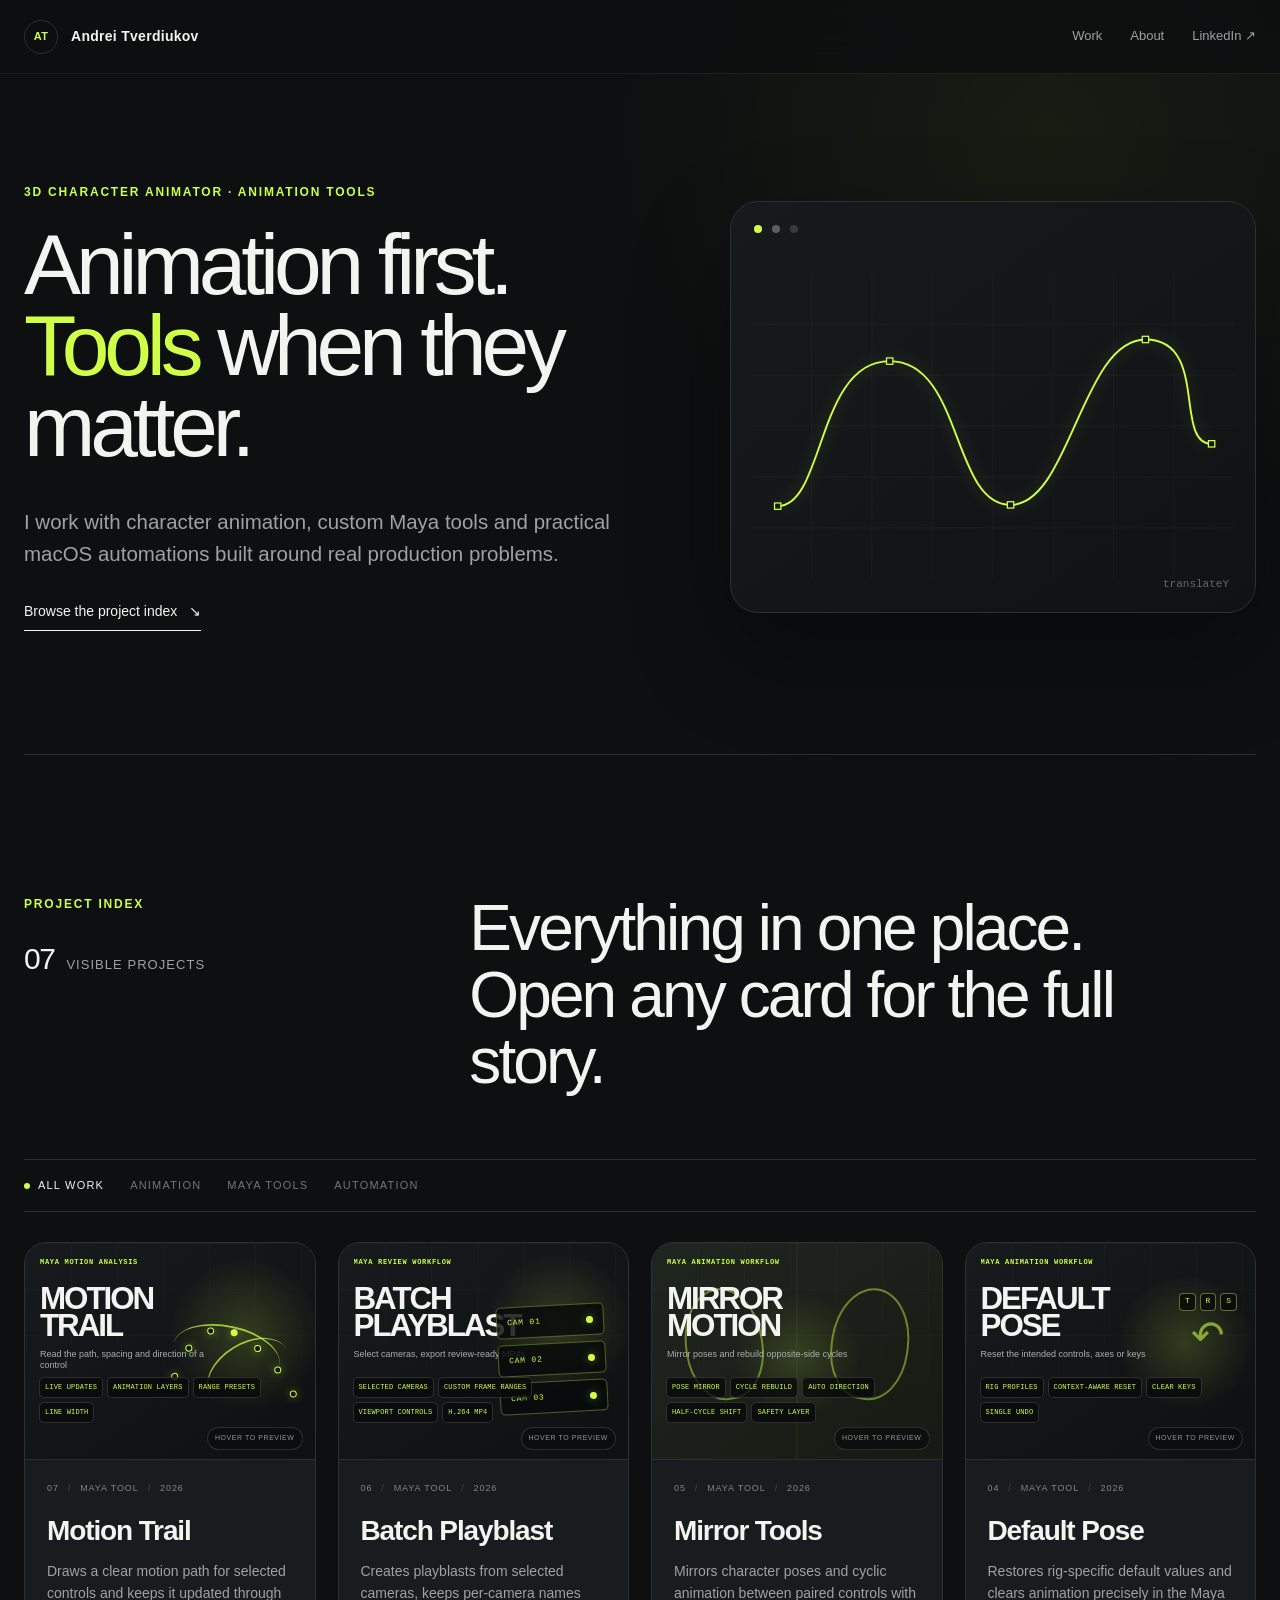
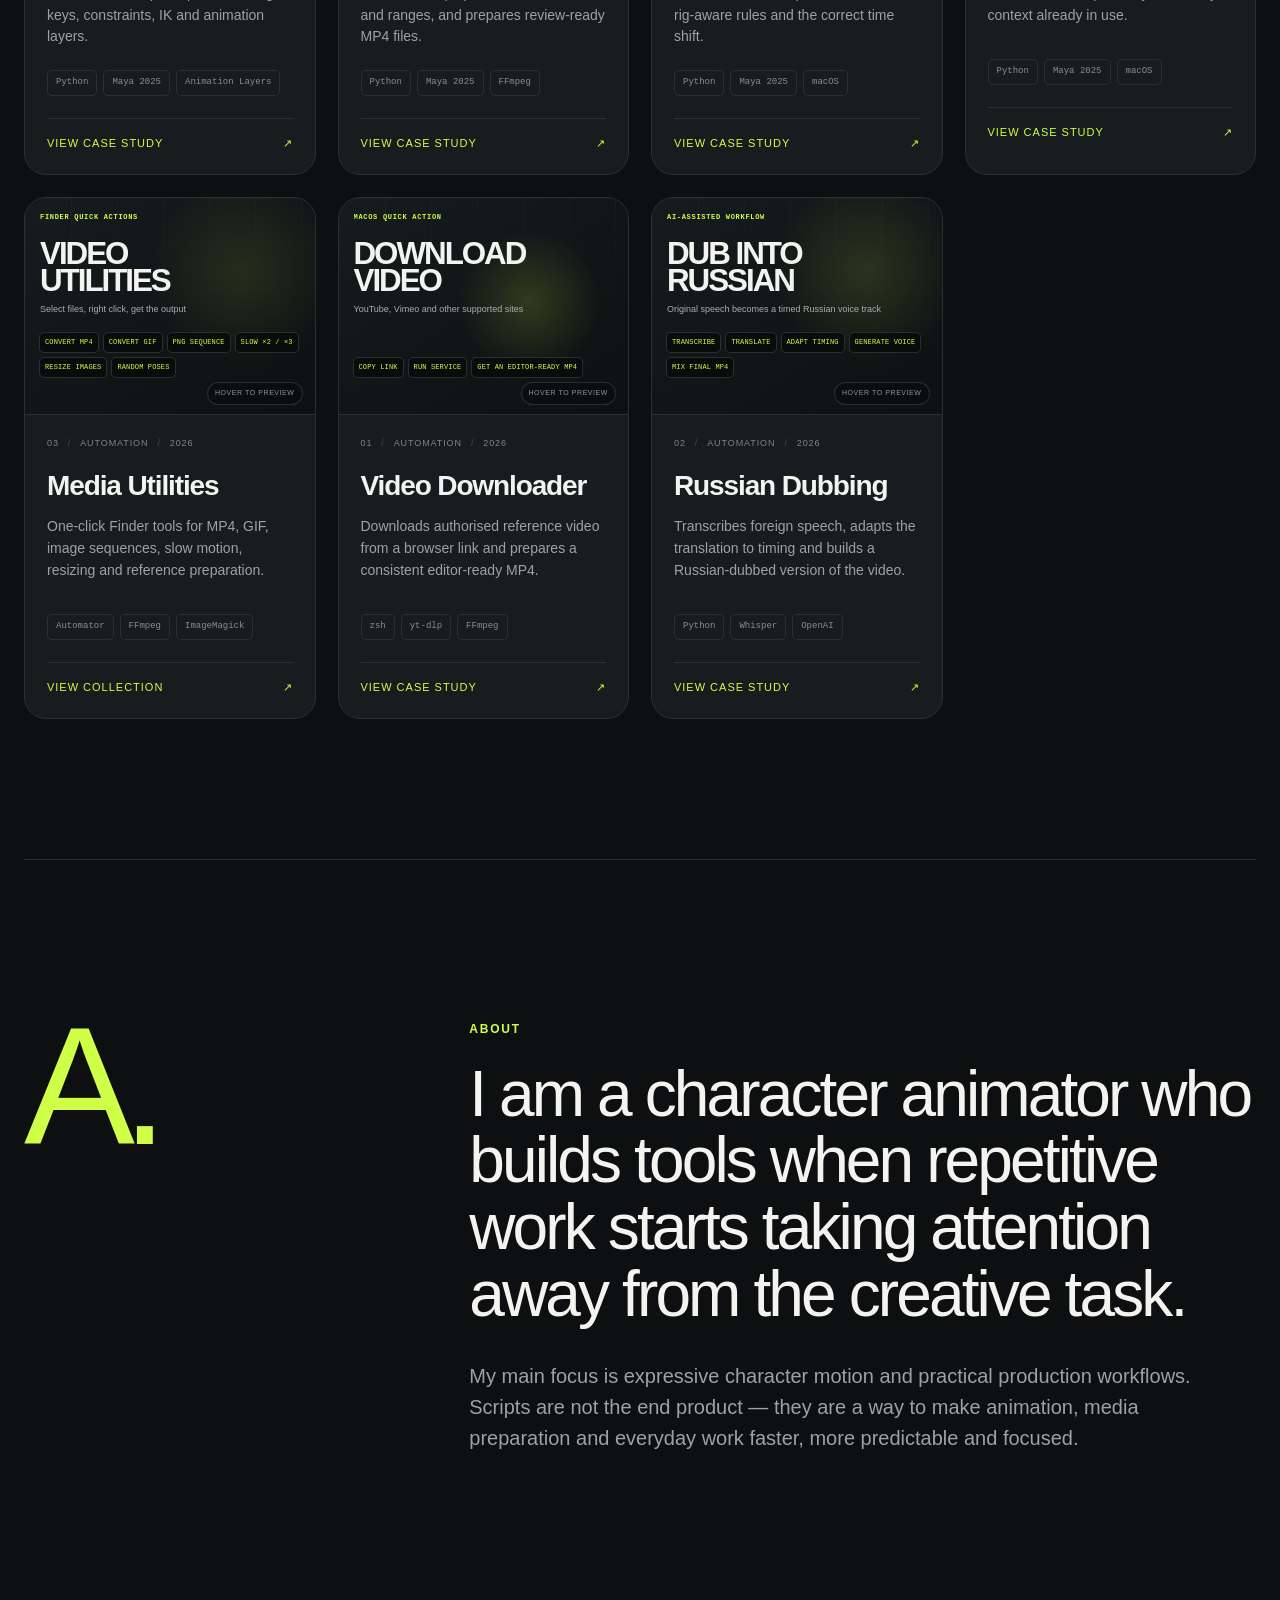
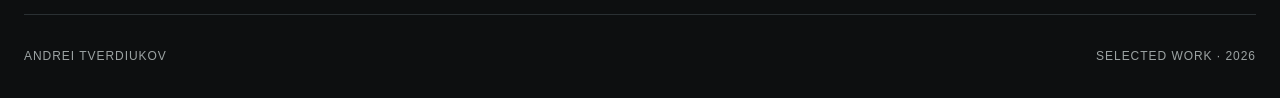
==== commit b9325a86: "Add LinkedIn link to site header" ====
--- a/index.html
+++ b/index.html
@@ -17,6 +17,7 @@
     <nav class="site-nav" aria-label="Main navigation">
       <a href="#work">Work</a>
       <a href="#about">About</a>
+      <a href="https://www.linkedin.com/in/andreitkv/" target="_blank" rel="noopener noreferrer">LinkedIn <span aria-hidden="true">↗</span></a>
     </nav>
   </header>
 
@@ -156,8 +157,8 @@
             </ul>
             <span class="preview-hint">Hover to preview</span>
 
-            <video class="catalog-preview" muted loop playsinline preload="metadata" poster="media/media-intake/web/media-intake-poster.jpg?v=20260801-1">
-              <source src="media/media-intake/web/media-intake-overview.mp4?v=20260801-1" type="video/mp4">
+            <video class="catalog-preview" muted loop playsinline preload="metadata" poster="media/media-intake/web/media-intake-poster.jpg?v=20260801-2">
+              <source src="media/media-intake/web/media-intake-overview.mp4?v=20260801-2" type="video/mp4">
             </video>
           </div>
 
@@ -195,8 +196,8 @@
             </ul>
             <span class="preview-hint">Hover to preview</span>
 
-            <video class="catalog-preview" muted loop playsinline preload="metadata" poster="media/russian-dubbing/web/russian-dubbing-poster.jpg?v=20260801-1">
-              <source src="media/russian-dubbing/web/russian-dubbing-overview.mp4?v=20260801-1" type="video/mp4">
+            <video class="catalog-preview" muted loop playsinline preload="metadata" poster="media/russian-dubbing/web/russian-dubbing-poster.jpg?v=20260801-2">
+              <source src="media/russian-dubbing/web/russian-dubbing-overview.mp4?v=20260801-2" type="video/mp4">
             </video>
           </div>
 
@@ -233,8 +234,8 @@
               <li>Slow ×2 / ×3</li><li>Resize images</li><li>Random poses</li>
             </ul>
             <span class="preview-hint">Hover to preview</span>
-            <video class="catalog-preview" muted loop playsinline preload="metadata" poster="media/finder-media-utilities/web/finder-media-utilities-poster.jpg?v=20260801-1" aria-hidden="true">
-              <source src="media/finder-media-utilities/web/finder-media-utilities-overview.mp4?v=20260801-1" type="video/mp4">
+            <video class="catalog-preview" muted loop playsinline preload="metadata" poster="media/finder-media-utilities/web/finder-media-utilities-poster.jpg?v=20260801-2" aria-hidden="true">
+              <source src="media/finder-media-utilities/web/finder-media-utilities-overview.mp4?v=20260801-2" type="video/mp4">
             </video>
           </div>
 
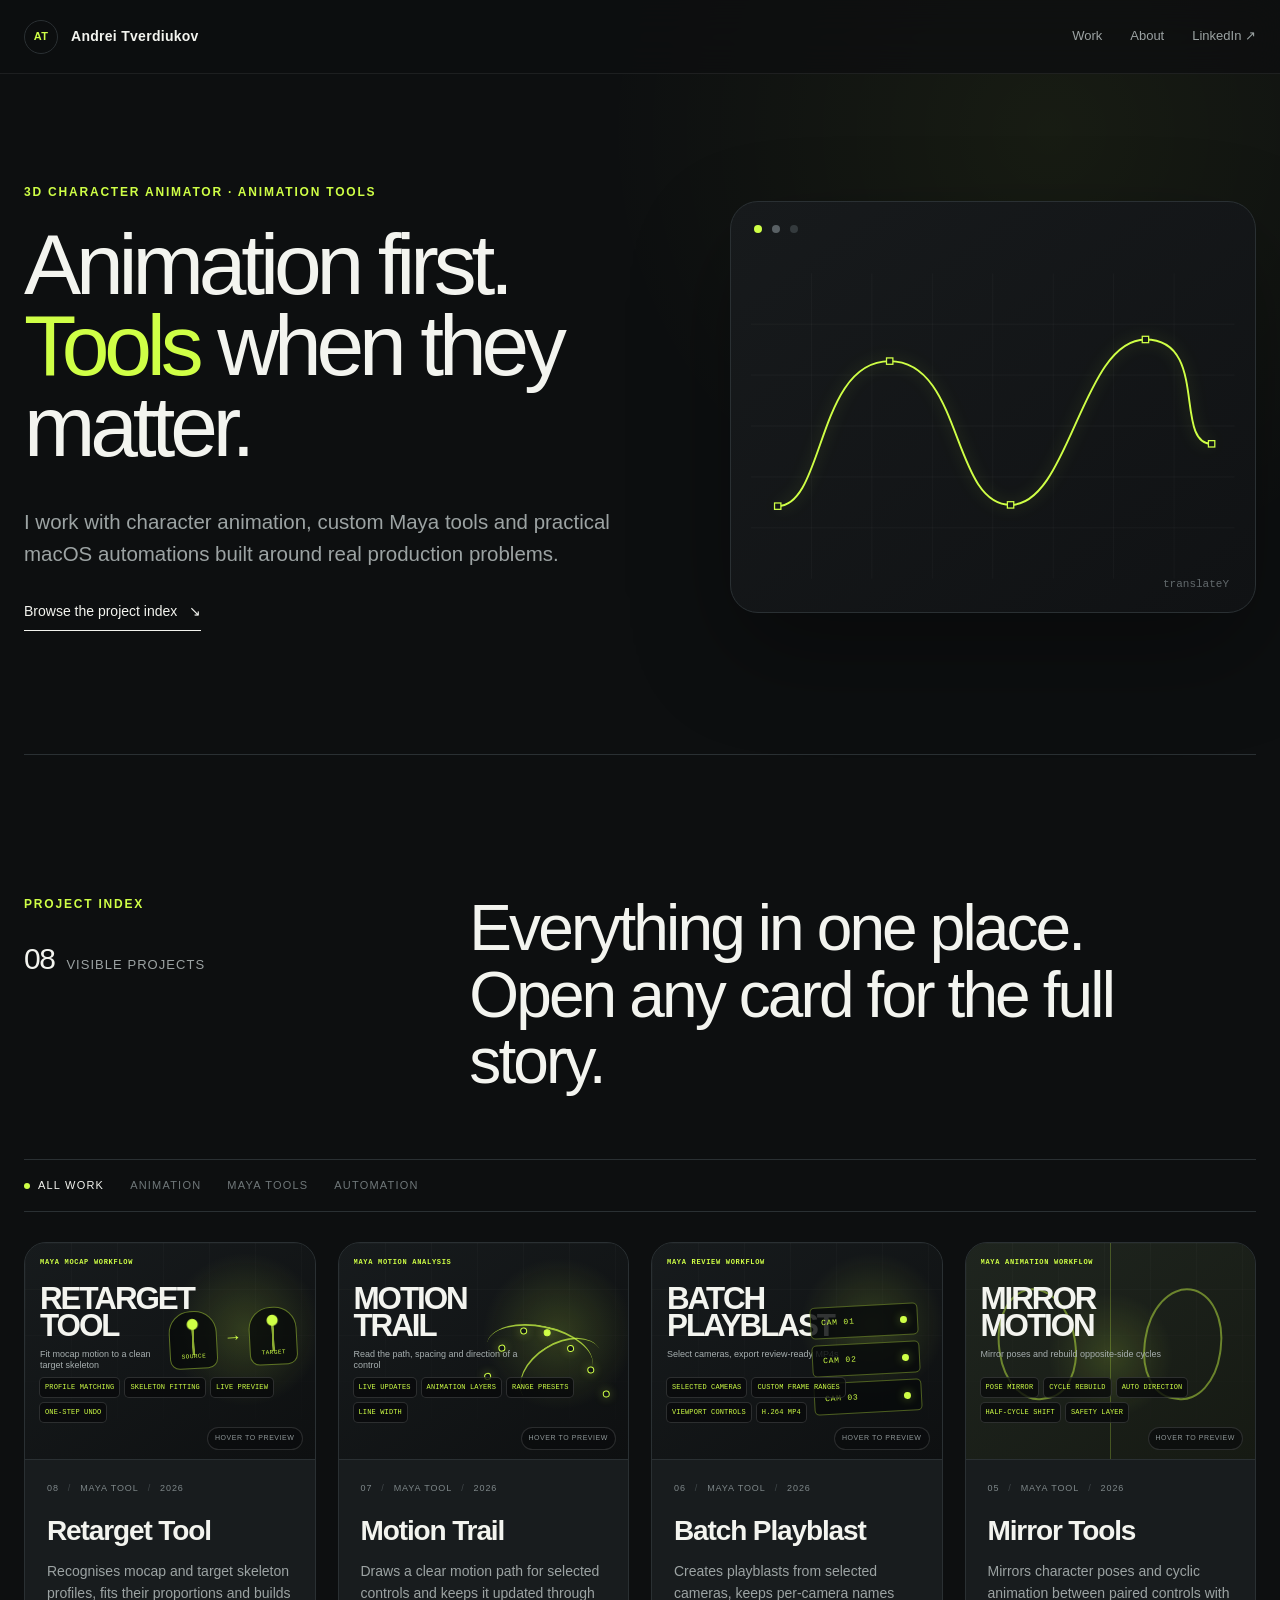
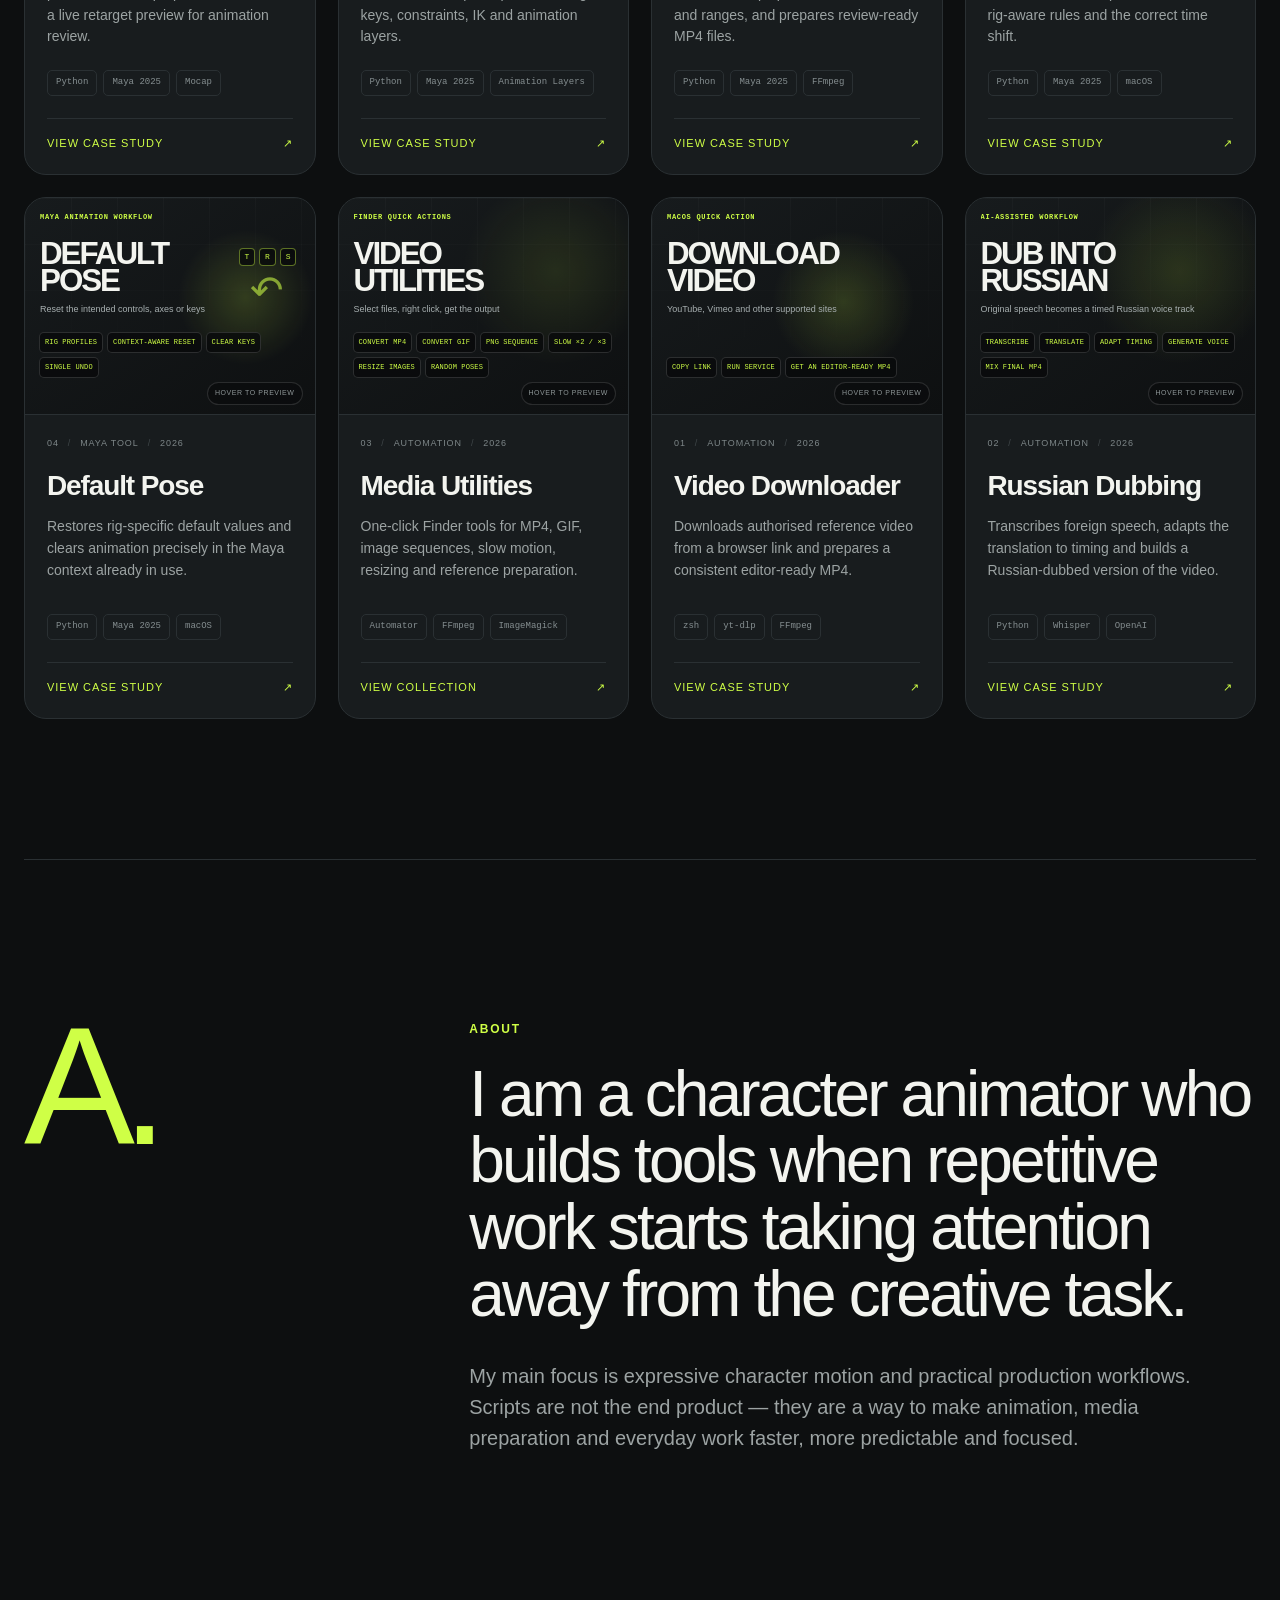
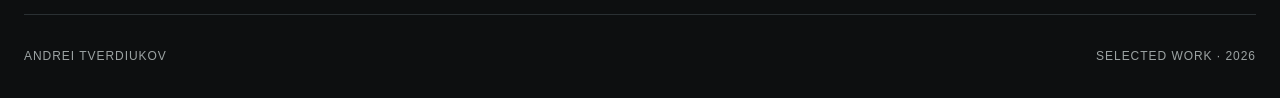
==== commit 8229f479: "Add Retarget Tool portfolio case" ====
--- a/index.html
+++ b/index.html
@@ -5,7 +5,7 @@
   <meta name="viewport" content="width=device-width, initial-scale=1">
   <meta name="description" content="Portfolio of 3D character animator Andrei Tverdiukov — animation, custom Maya tools and practical macOS automation.">
   <title>Andrei Tverdiukov — 3D Character Animator</title>
-  <link rel="stylesheet" href="assets/styles.css?v=20260801-4">
+  <link rel="stylesheet" href="assets/styles.css?v=20260817-1">
   <script src="assets/site.js" defer></script>
 </head>
 <body>
@@ -50,7 +50,7 @@
       <div class="section-heading reveal">
         <div>
           <p class="eyebrow">Project index</p>
-          <p class="project-count"><span>07</span> visible projects</p>
+          <p class="project-count"><span>08</span> visible projects</p>
         </div>
         <h2>Everything in one place.<br>Open any card for the full story.</h2>
       </div>
@@ -95,6 +95,47 @@
               <span>Python</span>
               <span>Maya 2025</span>
               <span>macOS</span>
+            </div>
+            <div class="catalog-open">
+              <span>View case study</span>
+              <span aria-hidden="true">↗</span>
+            </div>
+          </div>
+        </a>
+
+        <a class="catalog-card catalog-card-retarget reveal" href="projects/tkv-mocap-retarget.html" data-preview-card>
+          <div class="catalog-cover retarget-cover">
+            <div class="cover-grid" aria-hidden="true"></div>
+            <span class="cover-category">Maya mocap workflow</span>
+            <div class="cover-promise">
+              <strong>Retarget<br>Tool</strong>
+              <span>Fit mocap motion to a clean target skeleton</span>
+            </div>
+            <div class="retarget-mark" aria-hidden="true">
+              <span>Source</span><b>→</b><span>Target</span>
+            </div>
+            <ul class="cover-feature-list cover-feature-list-wide" aria-label="Included retarget features">
+              <li>Profile matching</li><li>Skeleton fitting</li>
+              <li>Live preview</li><li>One-step undo</li>
+            </ul>
+            <span class="preview-hint">Hover to preview</span>
+            <video class="catalog-preview" muted loop playsinline preload="metadata" poster="media/tkv-mocap-tools/web/tkv-mocap-retarget-poster.jpg?v=20260817-1" aria-hidden="true">
+              <source src="media/tkv-mocap-tools/web/tkv-mocap-retarget-overview.mp4?v=20260817-1" type="video/mp4">
+            </video>
+          </div>
+
+          <div class="catalog-card-copy">
+            <div class="catalog-meta">
+              <span>08</span>
+              <span>Maya tool</span>
+              <span>2026</span>
+            </div>
+            <h3>Retarget Tool</h3>
+            <p>Recognises mocap and target skeleton profiles, fits their proportions and builds a live retarget preview for animation review.</p>
+            <div class="catalog-tags">
+              <span>Python</span>
+              <span>Maya 2025</span>
+              <span>Mocap</span>
             </div>
             <div class="catalog-open">
               <span>View case study</span>
--- a/assets/styles.css
+++ b/assets/styles.css
@@ -640,6 +640,56 @@
     linear-gradient(145deg, #171b1d, #0e1011);
 }
 
+.retarget-cover {
+  background:
+    radial-gradient(circle at 76% 40%, rgba(207, 255, 70, 0.17), transparent 30%),
+    linear-gradient(145deg, #171b1d, #0e1011);
+}
+
+.retarget-mark {
+  position: absolute;
+  z-index: 2;
+  top: 66px;
+  right: 18px;
+  display: flex;
+  align-items: center;
+  gap: 7px;
+  transform: rotate(-3deg);
+}
+
+.retarget-mark span {
+  display: grid;
+  width: 48px;
+  height: 58px;
+  place-items: end center;
+  padding-bottom: 7px;
+  border: 1px solid rgba(207, 255, 70, 0.42);
+  border-radius: 22px 22px 10px 10px;
+  color: var(--accent);
+  background:
+    radial-gradient(circle at 50% 22%, var(--accent) 0 5px, transparent 6px),
+    linear-gradient(90deg, transparent 47%, rgba(207, 255, 70, 0.65) 48% 52%, transparent 53%) 50% 17px / 100% 26px no-repeat,
+    rgba(8, 10, 11, 0.8);
+  font-family: ui-monospace, SFMono-Regular, Menlo, monospace;
+  font-size: 6px;
+  letter-spacing: 0.08em;
+  text-transform: uppercase;
+}
+
+.retarget-mark b {
+  color: var(--accent);
+  font-size: 18px;
+  font-weight: 400;
+}
+
+.retarget-cover .cover-promise span {
+  max-width: 118px;
+}
+
+.retarget-cover .catalog-preview {
+  object-position: left center;
+}
+
 .motion-trail-mark {
   position: absolute;
   z-index: 2;
@@ -1350,6 +1400,10 @@
   order: 0;
 }
 
+.catalog-card-retarget {
+  order: -10;
+}
+
 .catalog-card-playblast {
   order: 10;
 }
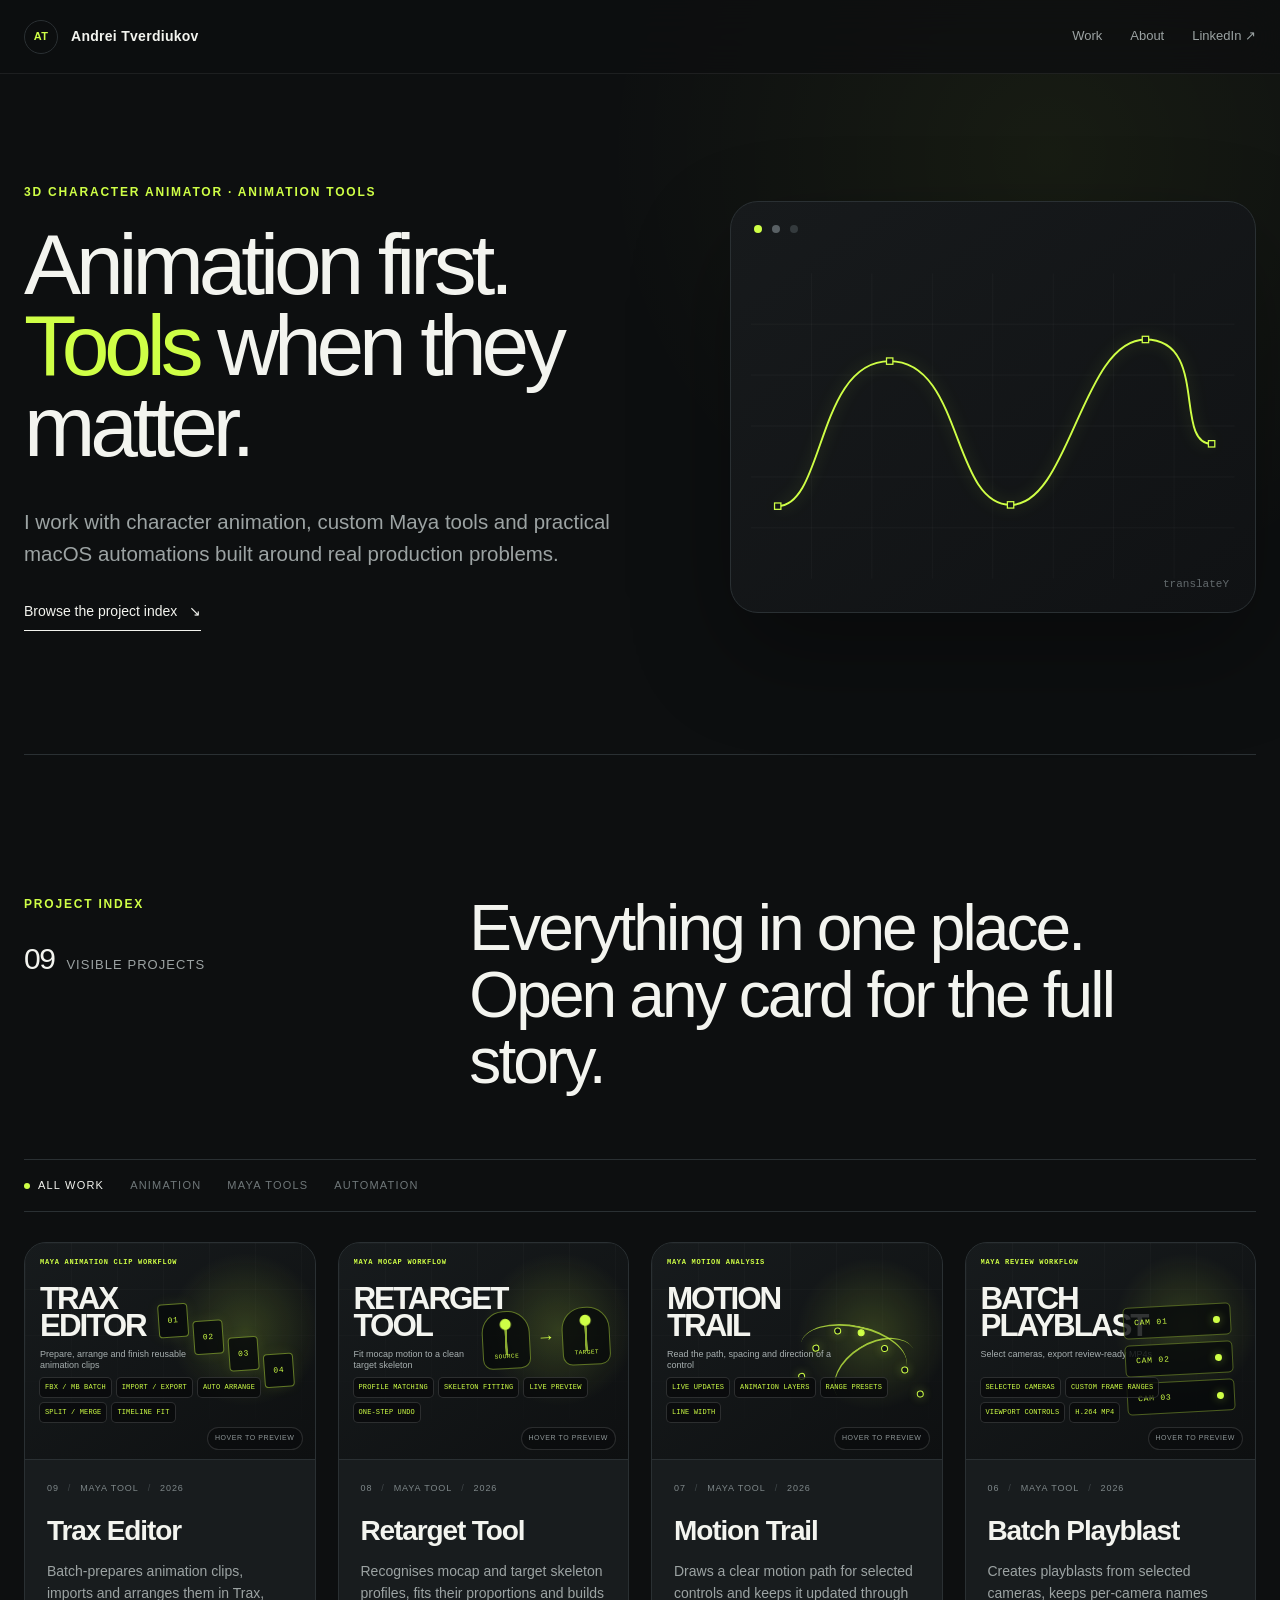
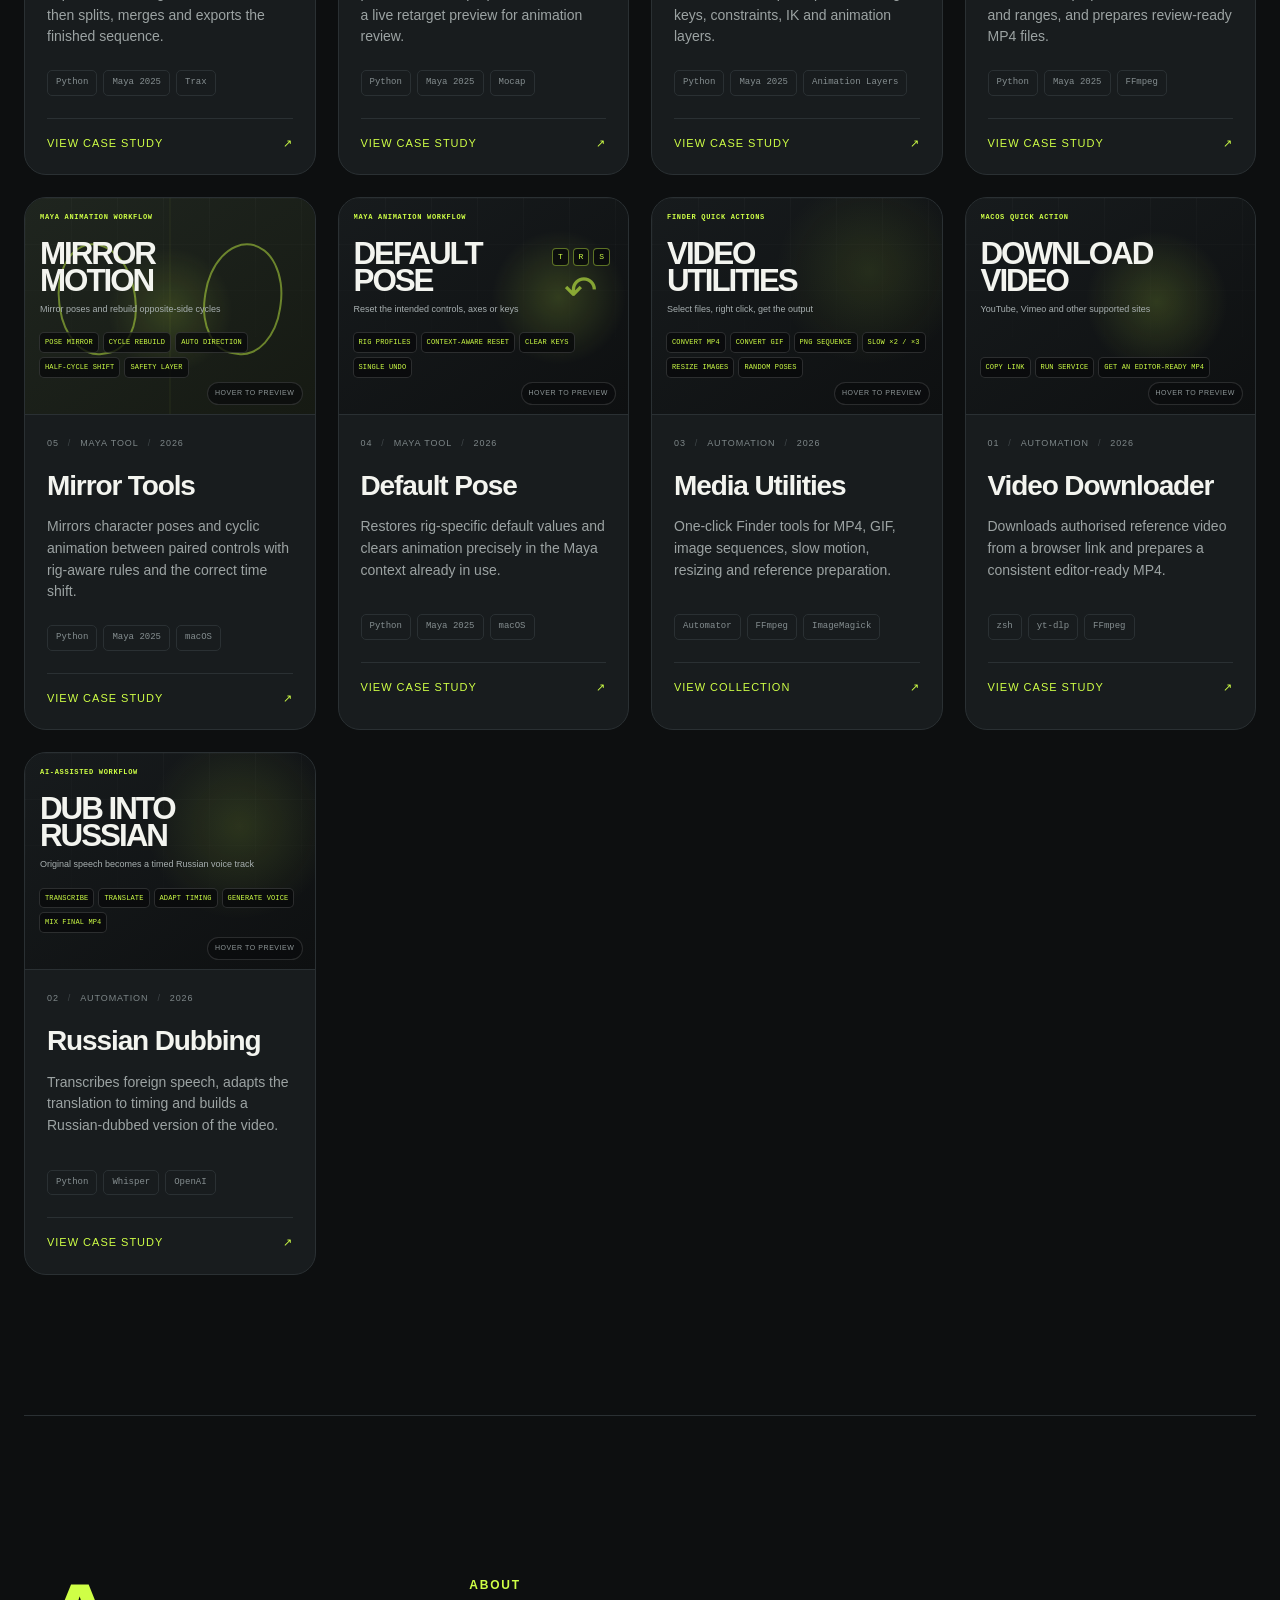
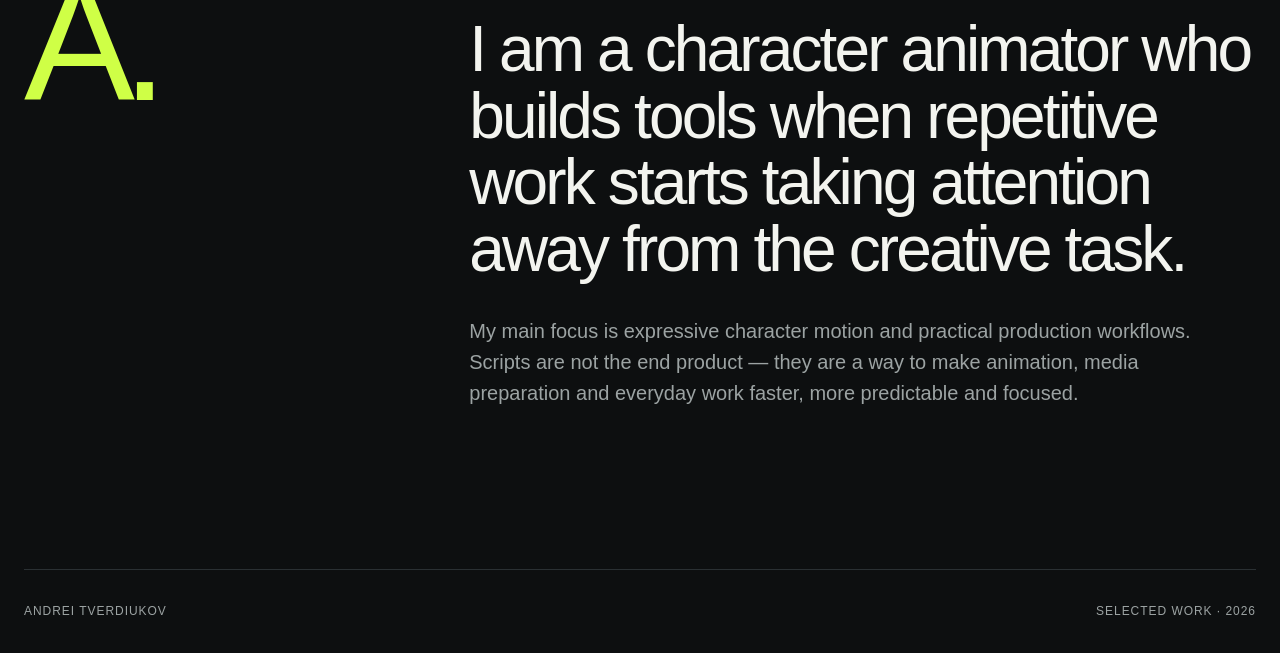
==== commit b71b70e9: "Add Trax Editor portfolio case" ====
--- a/index.html
+++ b/index.html
@@ -5,7 +5,7 @@
   <meta name="viewport" content="width=device-width, initial-scale=1">
   <meta name="description" content="Portfolio of 3D character animator Andrei Tverdiukov — animation, custom Maya tools and practical macOS automation.">
   <title>Andrei Tverdiukov — 3D Character Animator</title>
-  <link rel="stylesheet" href="assets/styles.css?v=20260817-1">
+  <link rel="stylesheet" href="assets/styles.css?v=20260827-1">
   <script src="assets/site.js" defer></script>
 </head>
 <body>
@@ -50,7 +50,7 @@
       <div class="section-heading reveal">
         <div>
           <p class="eyebrow">Project index</p>
-          <p class="project-count"><span>08</span> visible projects</p>
+          <p class="project-count"><span>09</span> visible projects</p>
         </div>
         <h2>Everything in one place.<br>Open any card for the full story.</h2>
       </div>
@@ -95,6 +95,47 @@
               <span>Python</span>
               <span>Maya 2025</span>
               <span>macOS</span>
+            </div>
+            <div class="catalog-open">
+              <span>View case study</span>
+              <span aria-hidden="true">↗</span>
+            </div>
+          </div>
+        </a>
+
+        <a class="catalog-card catalog-card-trax reveal" href="projects/trax-editor.html" data-preview-card>
+          <div class="catalog-cover trax-cover">
+            <div class="cover-grid" aria-hidden="true"></div>
+            <span class="cover-category">Maya animation clip workflow</span>
+            <div class="cover-promise">
+              <strong>Trax<br>Editor</strong>
+              <span>Prepare, arrange and finish reusable animation clips</span>
+            </div>
+            <div class="trax-clip-stack" aria-hidden="true">
+              <i>01</i><i>02</i><i>03</i><i>04</i>
+            </div>
+            <ul class="cover-feature-list cover-feature-list-wide" aria-label="Included Trax Editor features">
+              <li>FBX / MB batch</li><li>Import / Export</li>
+              <li>Auto arrange</li><li>Split / Merge</li><li>Timeline fit</li>
+            </ul>
+            <span class="preview-hint">Hover to preview</span>
+            <video class="catalog-preview" muted loop playsinline preload="metadata" poster="media/tkv-mocap-tools/web/tkv-trax-editor-poster.jpg?v=20260827-1" aria-hidden="true">
+              <source src="media/tkv-mocap-tools/web/tkv-trax-editor-overview.mp4?v=20260827-1" type="video/mp4">
+            </video>
+          </div>
+
+          <div class="catalog-card-copy">
+            <div class="catalog-meta">
+              <span>09</span>
+              <span>Maya tool</span>
+              <span>2026</span>
+            </div>
+            <h3>Trax Editor</h3>
+            <p>Batch-prepares animation clips, imports and arranges them in Trax, then splits, merges and exports the finished sequence.</p>
+            <div class="catalog-tags">
+              <span>Python</span>
+              <span>Maya 2025</span>
+              <span>Trax</span>
             </div>
             <div class="catalog-open">
               <span>View case study</span>
--- a/assets/styles.css
+++ b/assets/styles.css
@@ -644,6 +644,52 @@
   background:
     radial-gradient(circle at 76% 40%, rgba(207, 255, 70, 0.17), transparent 30%),
     linear-gradient(145deg, #171b1d, #0e1011);
+}
+
+.trax-cover {
+  background:
+    radial-gradient(circle at 76% 40%, rgba(207, 255, 70, 0.17), transparent 30%),
+    linear-gradient(145deg, #171b1d, #0e1011);
+}
+
+.trax-clip-stack {
+  position: absolute;
+  z-index: 2;
+  top: 57px;
+  right: 23px;
+  display: grid;
+  width: 132px;
+  grid-template-columns: repeat(4, 1fr);
+  gap: 4px;
+  align-items: start;
+  transform: rotate(-4deg);
+}
+
+.trax-clip-stack i {
+  display: grid;
+  height: 34px;
+  place-items: center;
+  border: 1px solid rgba(207, 255, 70, 0.45);
+  border-radius: 4px;
+  color: var(--accent);
+  background: rgba(8, 10, 11, 0.82);
+  font-family: ui-monospace, SFMono-Regular, Menlo, monospace;
+  font-size: 8px;
+  font-style: normal;
+  letter-spacing: 0.08em;
+  box-shadow: 0 0 14px rgba(207, 255, 70, 0.08);
+}
+
+.trax-clip-stack i:nth-child(2) { margin-top: 19px; }
+.trax-clip-stack i:nth-child(3) { margin-top: 38px; }
+.trax-clip-stack i:nth-child(4) { margin-top: 57px; }
+
+.trax-cover .cover-promise span {
+  max-width: 185px;
+}
+
+.trax-cover .catalog-preview {
+  object-position: 18% center;
 }
 
 .retarget-mark {
@@ -1400,6 +1446,10 @@
   order: 0;
 }
 
+.catalog-card-trax {
+  order: -20;
+}
+
 .catalog-card-retarget {
   order: -10;
 }
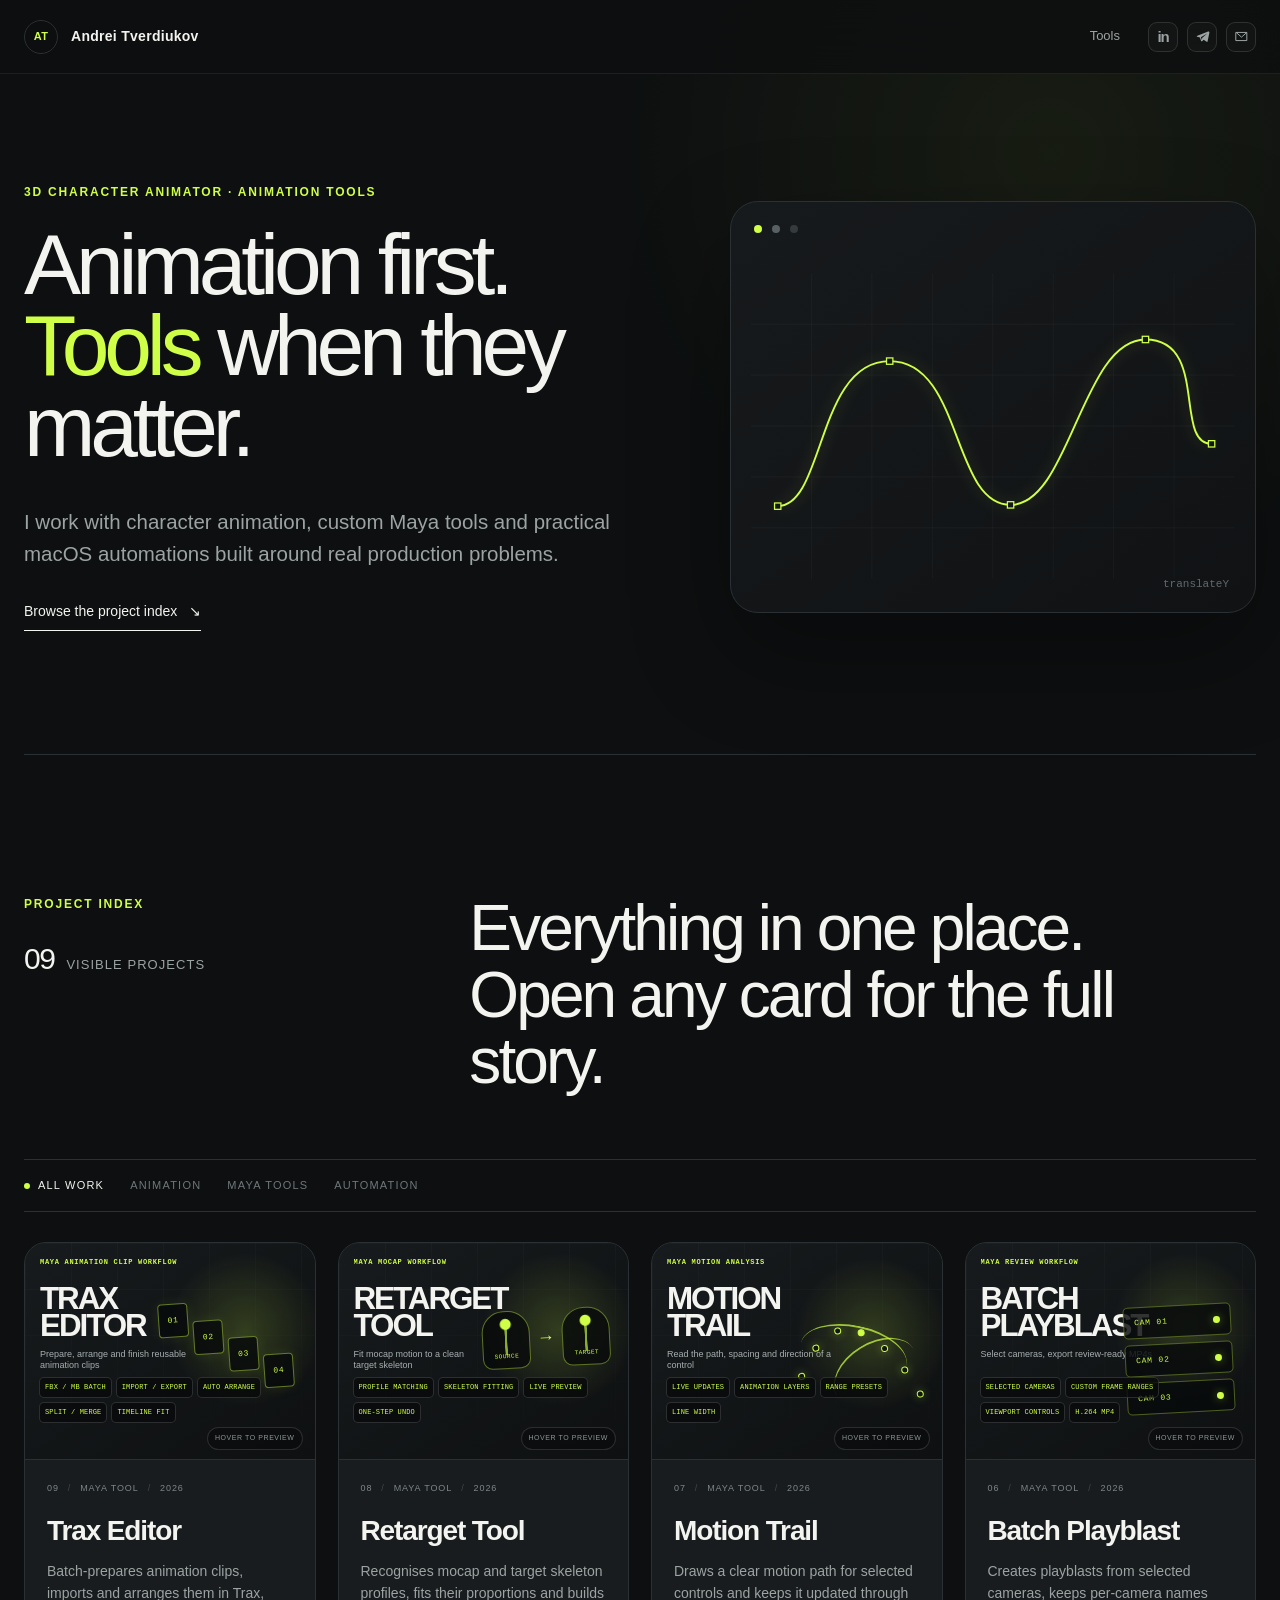
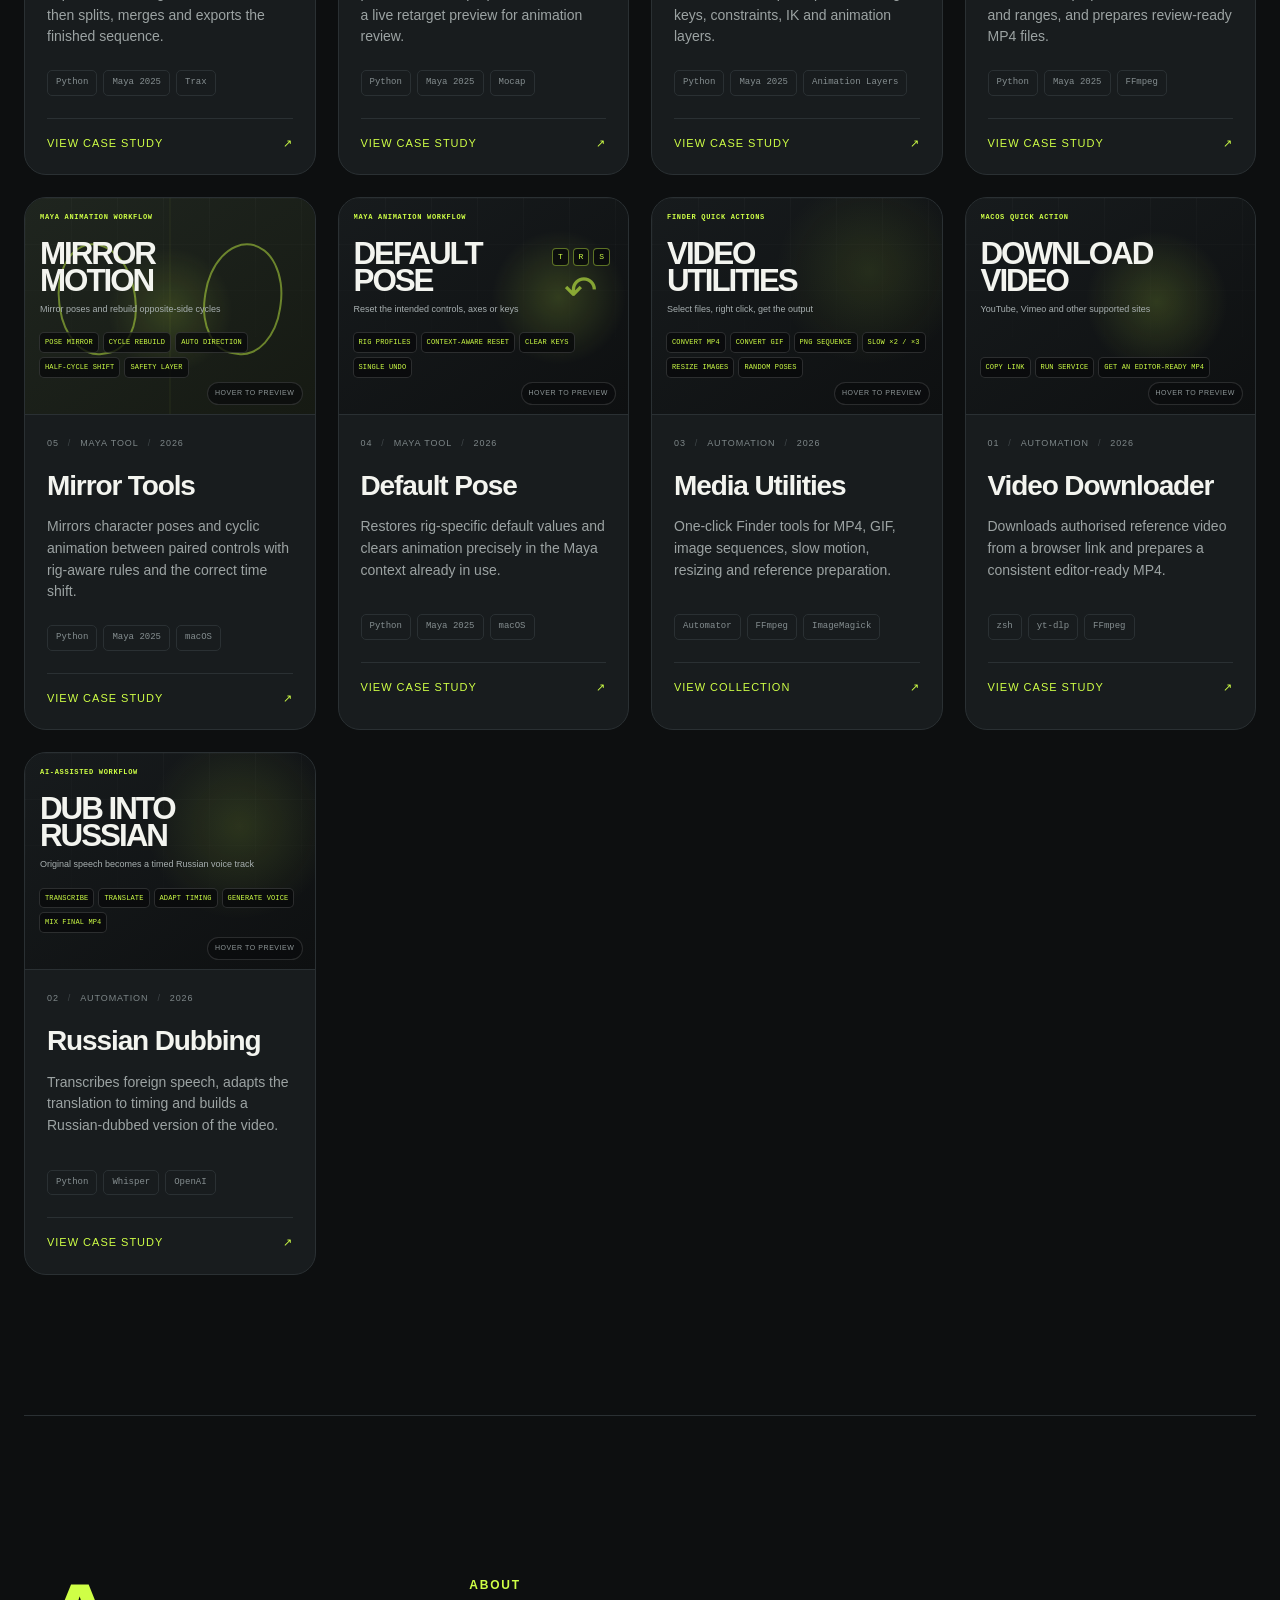
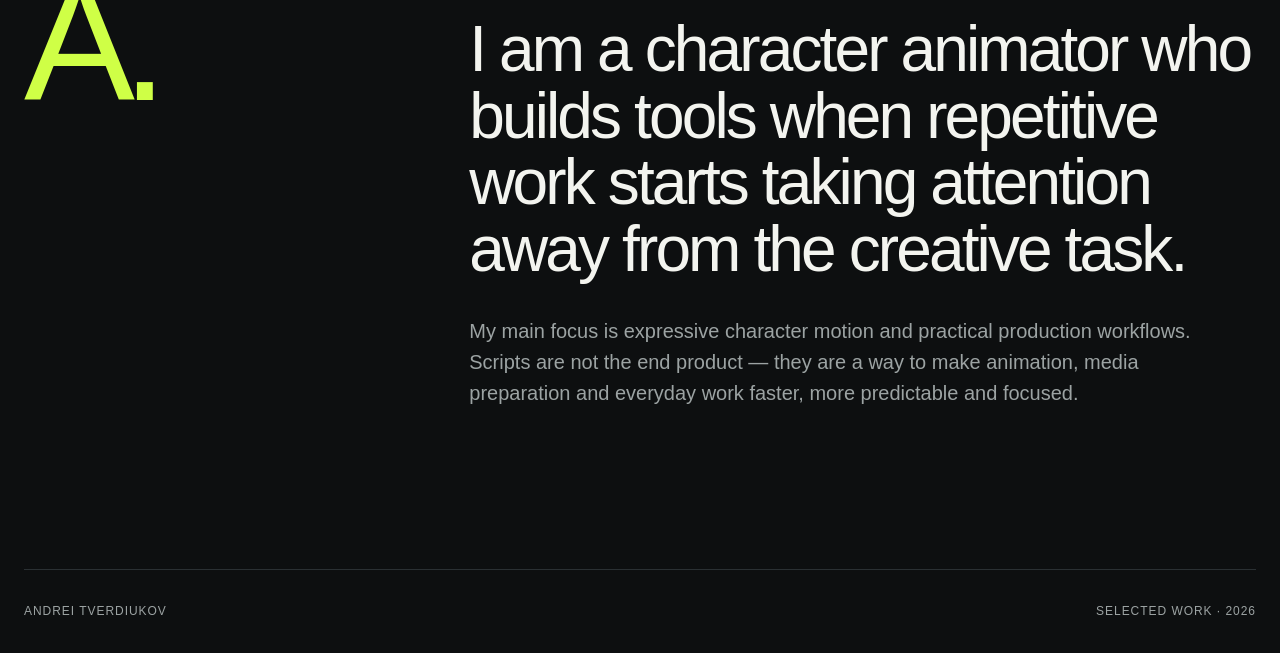
==== commit 5ab9fef6: "Update portfolio header links" ====
--- a/index.html
+++ b/index.html
@@ -5,7 +5,7 @@
   <meta name="viewport" content="width=device-width, initial-scale=1">
   <meta name="description" content="Portfolio of 3D character animator Andrei Tverdiukov — animation, custom Maya tools and practical macOS automation.">
   <title>Andrei Tverdiukov — 3D Character Animator</title>
-  <link rel="stylesheet" href="assets/styles.css?v=20260827-1">
+  <link rel="stylesheet" href="assets/styles.css?v=20260827-6">
   <script src="assets/site.js" defer></script>
 </head>
 <body>
@@ -15,9 +15,16 @@
       <span>Andrei Tverdiukov</span>
     </a>
     <nav class="site-nav" aria-label="Main navigation">
-      <a href="#work">Work</a>
-      <a href="#about">About</a>
-      <a href="https://www.linkedin.com/in/andreitkv/" target="_blank" rel="noopener noreferrer">LinkedIn <span aria-hidden="true">↗</span></a>
+      <a href="#work">Tools</a>
+      <span class="header-socials" aria-label="Contact links">
+        <a class="header-social-link header-social-linkedin" href="https://www.linkedin.com/in/andreitkv/" target="_blank" rel="noopener noreferrer" aria-label="LinkedIn" title="LinkedIn">in</a>
+        <a class="header-social-link" href="https://t.me/tverdiukov" target="_blank" rel="noopener noreferrer" aria-label="Telegram @tverdiukov" title="Telegram @tverdiukov">
+          <svg viewBox="0 0 24 24" role="presentation"><path d="M21 4 3.7 10.7c-1.2.5-1.2 1.2-.2 1.5l4.4 1.4 1.7 5.1c.2.7.1 1 .9 1 .6 0 .9-.3 1.2-.6l2.2-2.1 4.6 3.4c.9.5 1.5.2 1.7-.8L23 6c.3-1.2-.5-2.5-2-2Zm-11.6 9.3 8.7-5.5c.4-.3.8-.1.5.2l-7.2 6.5-.3 3.1-1.7-4.3Z"/></svg>
+        </a>
+        <a class="header-social-link" href="mailto:tverdiukov@gmail.com" aria-label="Email tverdiukov@gmail.com" title="tverdiukov@gmail.com">
+          <svg viewBox="0 0 24 24" role="presentation"><path d="M3.5 5.5h17v13h-17z"/><path d="m4 6 8 7 8-7"/></svg>
+        </a>
+      </span>
     </nav>
   </header>
 
@@ -119,8 +126,8 @@
               <li>Auto arrange</li><li>Split / Merge</li><li>Timeline fit</li>
             </ul>
             <span class="preview-hint">Hover to preview</span>
-            <video class="catalog-preview" muted loop playsinline preload="metadata" poster="media/tkv-mocap-tools/web/tkv-trax-editor-poster.jpg?v=20260827-1" aria-hidden="true">
-              <source src="media/tkv-mocap-tools/web/tkv-trax-editor-overview.mp4?v=20260827-1" type="video/mp4">
+            <video class="catalog-preview" muted loop playsinline preload="metadata" poster="media/tkv-mocap-tools/web/tkv-trax-editor-poster.jpg?v=20260827-2" aria-hidden="true">
+              <source src="media/tkv-mocap-tools/web/tkv-trax-editor-overview.mp4?v=20260827-2" type="video/mp4">
             </video>
           </div>
 
--- a/assets/styles.css
+++ b/assets/styles.css
@@ -104,6 +104,57 @@
 .site-nav a:hover,
 .text-link:hover {
   color: var(--accent);
+}
+
+.header-socials {
+  display: flex;
+  gap: 9px;
+  align-items: center;
+}
+
+.header-social-link {
+  display: grid;
+  width: 30px;
+  height: 30px;
+  place-items: center;
+  border: 1px solid rgba(255, 255, 255, 0.12);
+  border-radius: 9px;
+  color: var(--muted);
+  background: rgba(255, 255, 255, 0.025);
+  transition: border-color 180ms ease, color 180ms ease, background 180ms ease, transform 180ms ease;
+}
+
+.header-social-link:hover,
+.header-social-link:focus-visible {
+  border-color: rgba(207, 255, 70, 0.52);
+  color: var(--accent);
+  background: rgba(207, 255, 70, 0.06);
+  outline: none;
+  transform: translateY(-2px);
+}
+
+.header-social-link svg {
+  width: 15px;
+  height: 15px;
+  overflow: visible;
+  fill: none;
+  stroke: currentColor;
+  stroke-linecap: round;
+  stroke-linejoin: round;
+  stroke-width: 1.6;
+}
+
+.header-social-link:nth-child(2) svg {
+  fill: currentColor;
+  stroke: none;
+}
+
+.header-social-linkedin {
+  padding-top: 1px;
+  font-family: Arial, Helvetica, sans-serif;
+  font-size: 15px;
+  font-weight: 700;
+  letter-spacing: -0.07em;
 }
 
 .eyebrow {
@@ -1905,7 +1956,18 @@
   }
 
   .site-nav {
-    gap: 16px;
+    gap: 13px;
+    font-size: 12px;
+  }
+
+  .header-socials {
+    gap: 6px;
+  }
+
+  .header-social-link {
+    width: 28px;
+    height: 28px;
+    border-radius: 8px;
   }
 
   .home-hero {
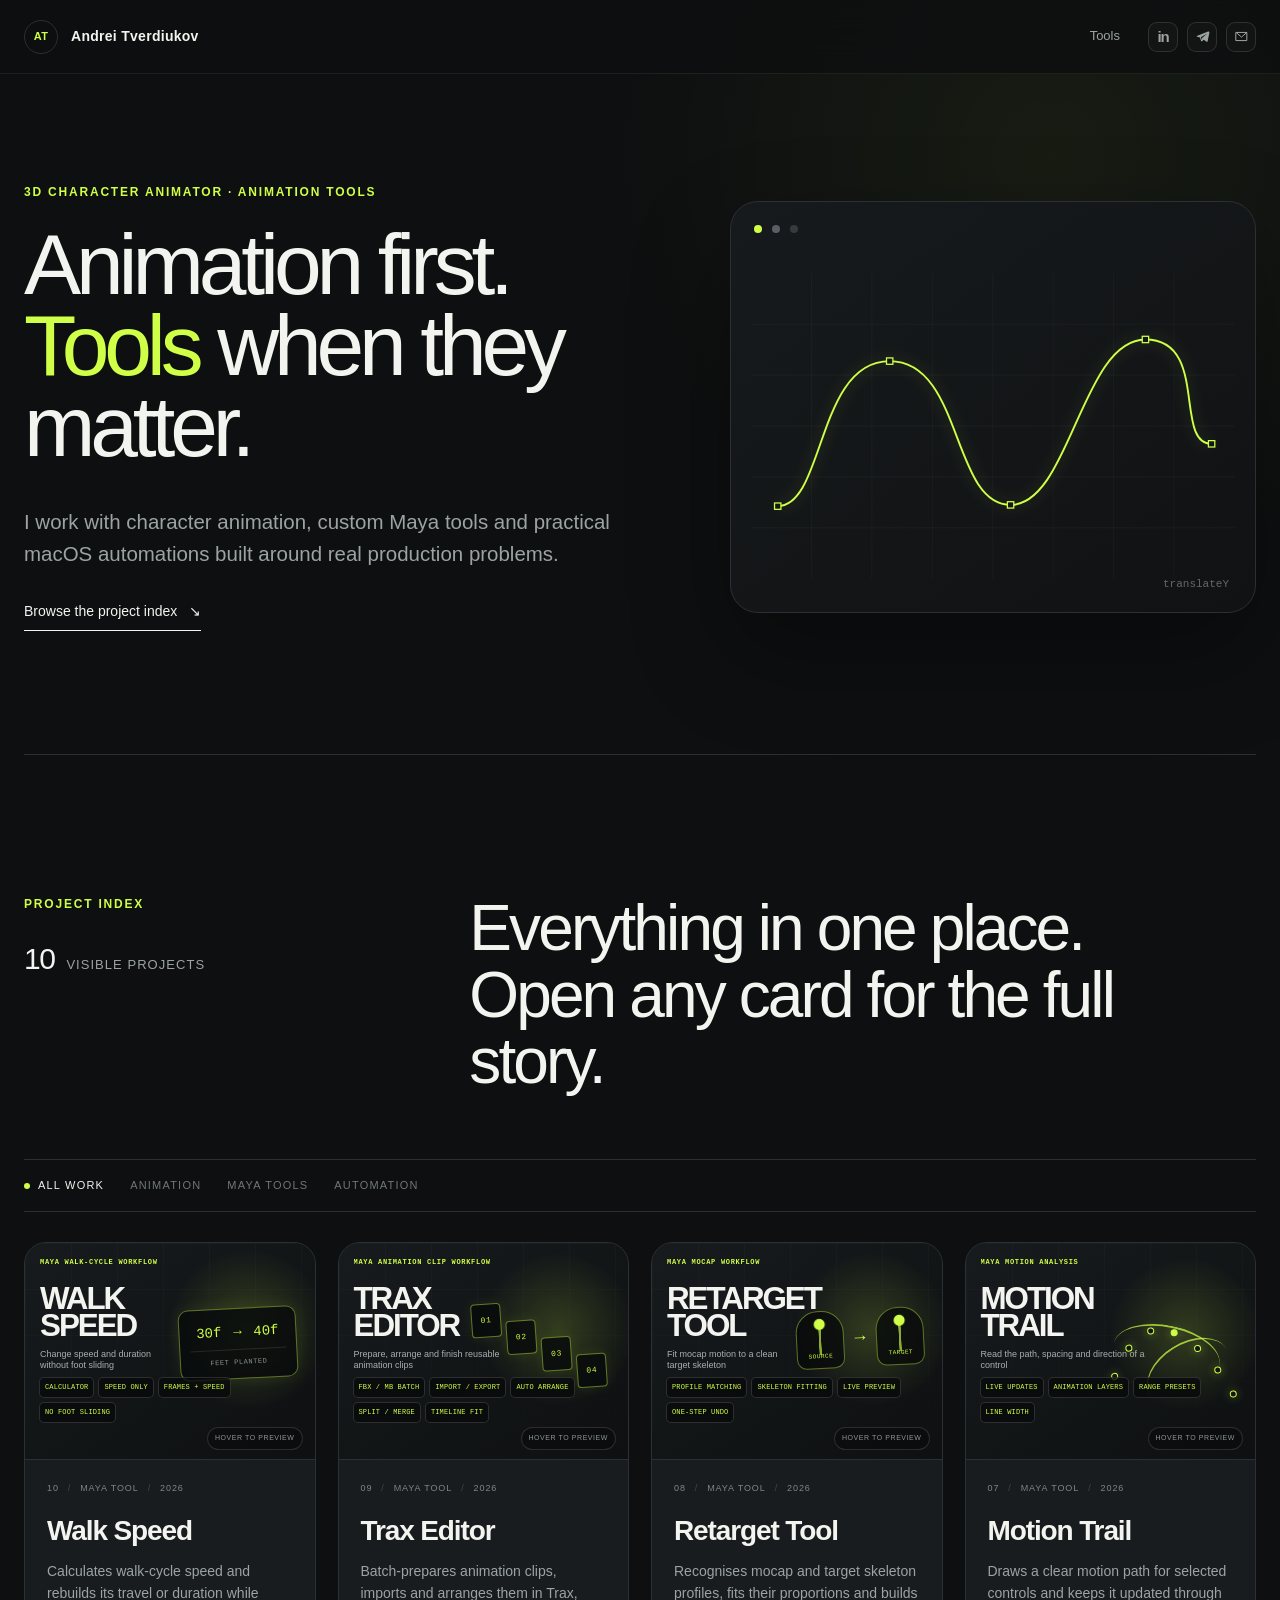
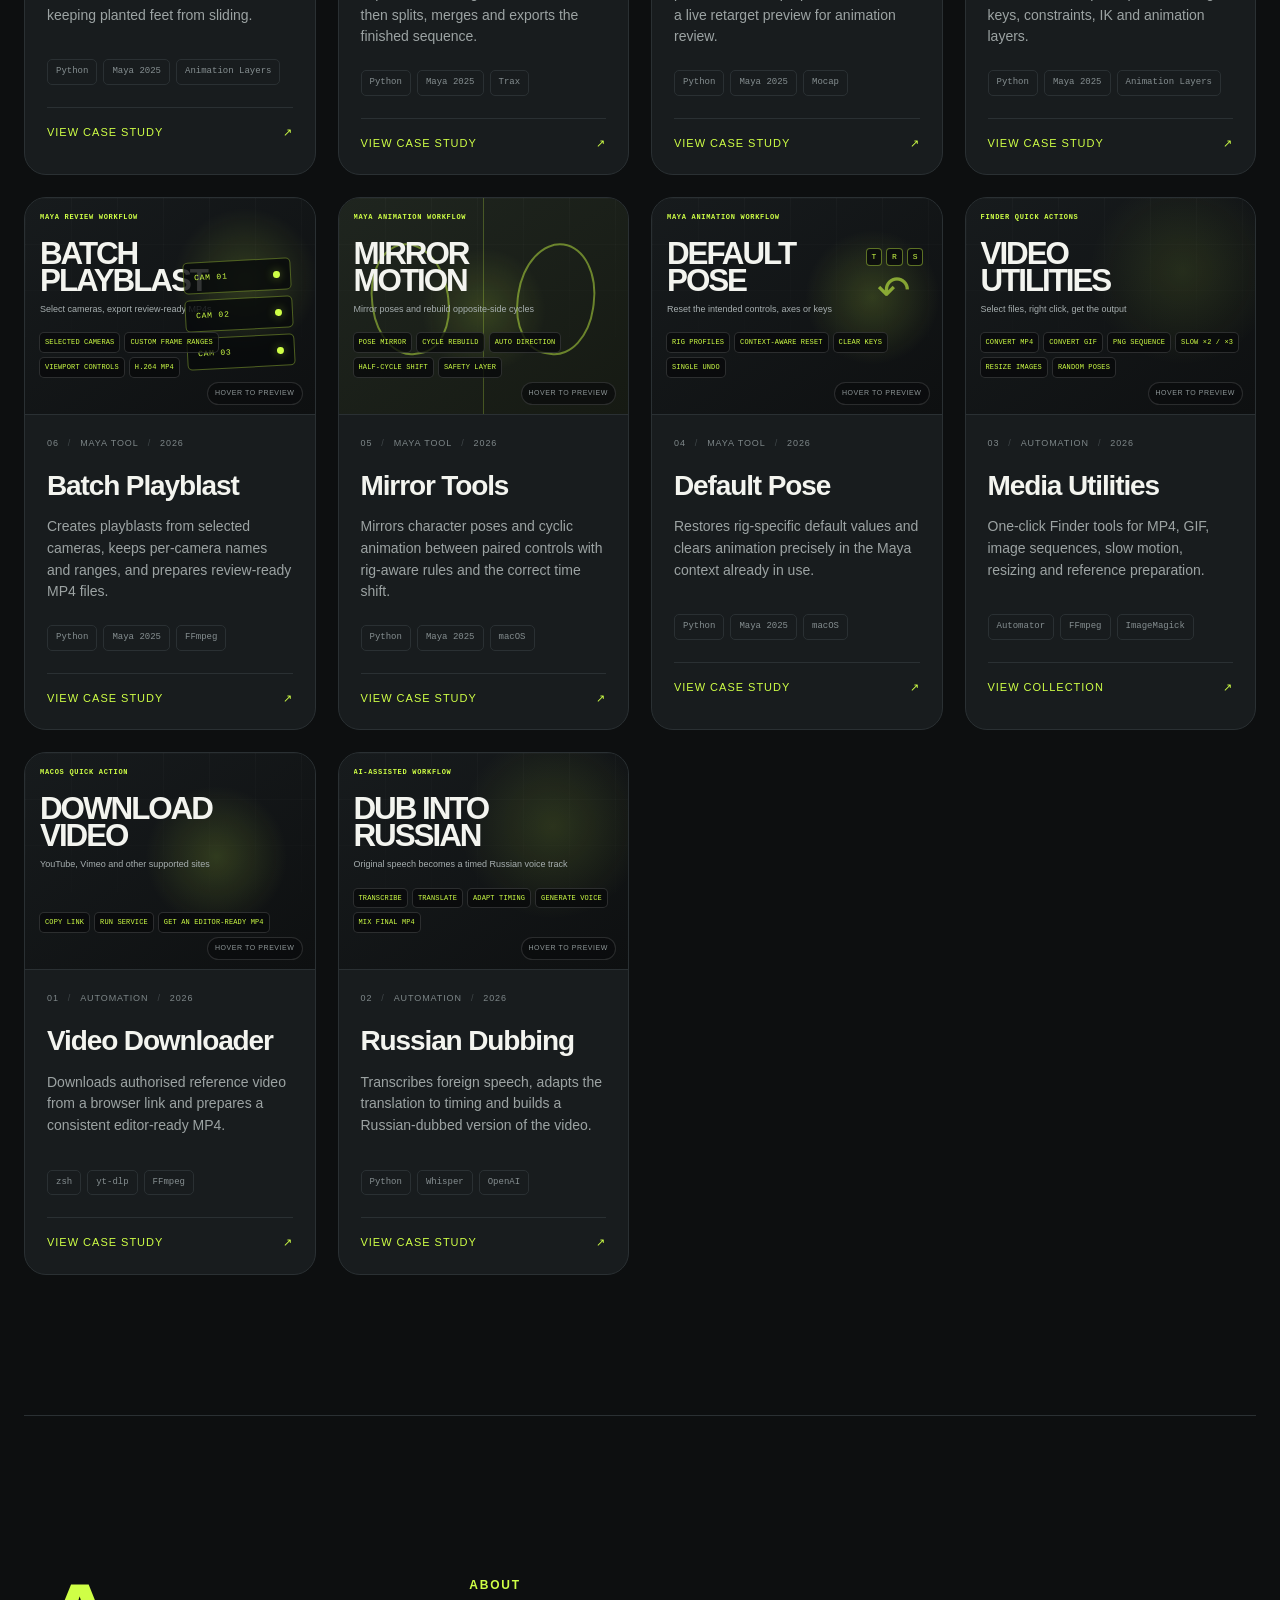
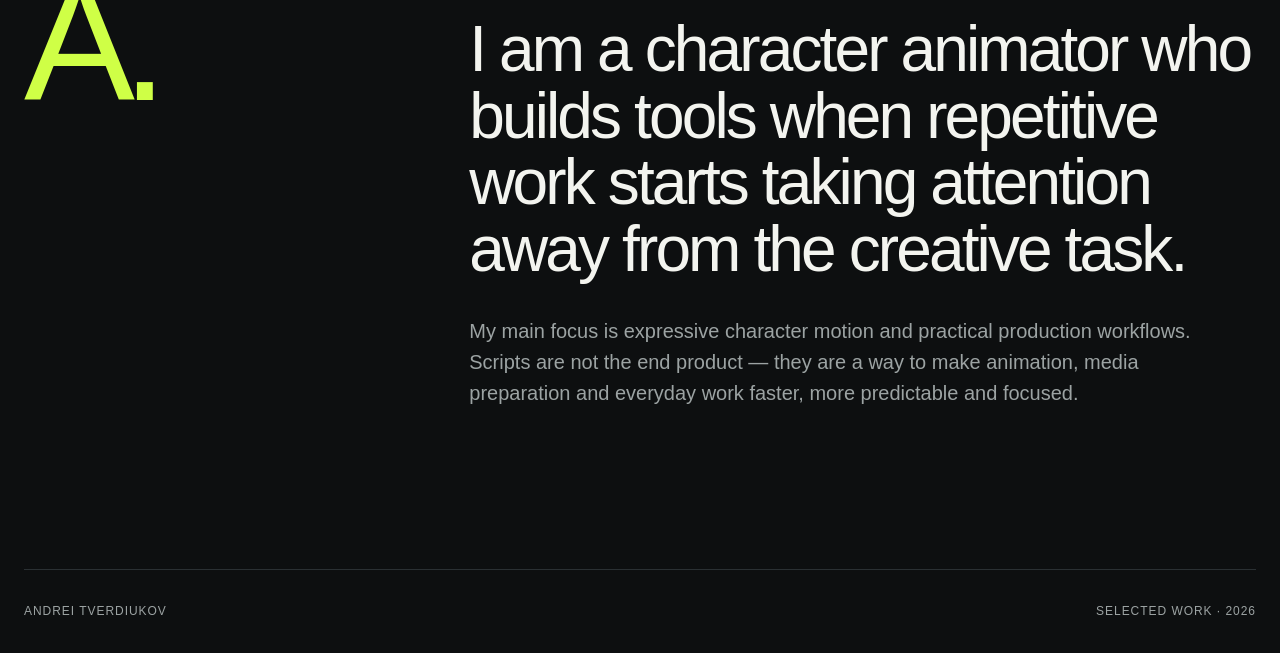
==== commit 0293dd96: "Add Walk Speed case study" ====
--- a/index.html
+++ b/index.html
@@ -5,7 +5,7 @@
   <meta name="viewport" content="width=device-width, initial-scale=1">
   <meta name="description" content="Portfolio of 3D character animator Andrei Tverdiukov — animation, custom Maya tools and practical macOS automation.">
   <title>Andrei Tverdiukov — 3D Character Animator</title>
-  <link rel="stylesheet" href="assets/styles.css?v=20260827-6">
+  <link rel="stylesheet" href="assets/styles.css?v=20260828-6">
   <script src="assets/site.js" defer></script>
 </head>
 <body>
@@ -57,7 +57,7 @@
       <div class="section-heading reveal">
         <div>
           <p class="eyebrow">Project index</p>
-          <p class="project-count"><span>09</span> visible projects</p>
+          <p class="project-count"><span>10</span> visible projects</p>
         </div>
         <h2>Everything in one place.<br>Open any card for the full story.</h2>
       </div>
@@ -102,6 +102,48 @@
               <span>Python</span>
               <span>Maya 2025</span>
               <span>macOS</span>
+            </div>
+            <div class="catalog-open">
+              <span>View case study</span>
+              <span aria-hidden="true">↗</span>
+            </div>
+          </div>
+        </a>
+
+        <a class="catalog-card catalog-card-walk-speed reveal" href="projects/walk-speed.html" data-preview-card>
+          <div class="catalog-cover walk-speed-cover">
+            <div class="cover-grid" aria-hidden="true"></div>
+            <span class="cover-category">Maya walk-cycle workflow</span>
+            <div class="cover-promise">
+              <strong>Walk<br>Speed</strong>
+              <span>Change speed and duration without foot sliding</span>
+            </div>
+            <div class="walk-speed-readout" aria-hidden="true">
+              <span>30f</span><b>→</b><span>40f</span>
+              <small>feet planted</small>
+            </div>
+            <ul class="cover-feature-list cover-feature-list-wide" aria-label="Included Walk Speed features">
+              <li>Calculator</li><li>Speed only</li>
+              <li>Frames + speed</li><li>No foot sliding</li>
+            </ul>
+            <span class="preview-hint">Hover to preview</span>
+            <video class="catalog-preview" muted loop playsinline preload="metadata" poster="media/tkv-step-tools/web/walk-speed-poster.jpg?v=20260828-1" aria-hidden="true">
+              <source src="media/tkv-step-tools/web/walk-speed-overview.mp4?v=20260828-1" type="video/mp4">
+            </video>
+          </div>
+
+          <div class="catalog-card-copy">
+            <div class="catalog-meta">
+              <span>10</span>
+              <span>Maya tool</span>
+              <span>2026</span>
+            </div>
+            <h3>Walk Speed</h3>
+            <p>Calculates walk-cycle speed and rebuilds its travel or duration while keeping planted feet from sliding.</p>
+            <div class="catalog-tags">
+              <span>Python</span>
+              <span>Maya 2025</span>
+              <span>Animation Layers</span>
             </div>
             <div class="catalog-open">
               <span>View case study</span>
--- a/assets/styles.css
+++ b/assets/styles.css
@@ -701,6 +701,61 @@
   background:
     radial-gradient(circle at 76% 40%, rgba(207, 255, 70, 0.17), transparent 30%),
     linear-gradient(145deg, #171b1d, #0e1011);
+}
+
+.walk-speed-cover {
+  background:
+    radial-gradient(circle at 77% 40%, rgba(207, 255, 70, 0.18), transparent 31%),
+    linear-gradient(145deg, #171b1d, #0e1011);
+}
+
+.walk-speed-cover .cover-promise span {
+  max-width: 120px;
+}
+
+.walk-speed-readout {
+  position: absolute;
+  z-index: 2;
+  top: 65px;
+  right: 18px;
+  display: grid;
+  width: 118px;
+  grid-template-columns: 1fr auto 1fr;
+  gap: 5px;
+  align-items: center;
+  padding: 13px 10px 10px;
+  border: 1px solid rgba(207, 255, 70, 0.42);
+  border-radius: 10px;
+  color: var(--accent);
+  background: rgba(8, 10, 11, 0.82);
+  font-family: ui-monospace, SFMono-Regular, Menlo, monospace;
+  transform: rotate(-3deg);
+  box-shadow: 0 0 18px rgba(207, 255, 70, 0.08);
+}
+
+.walk-speed-readout span {
+  font-size: 14px;
+  text-align: center;
+}
+
+.walk-speed-readout b {
+  font-size: 14px;
+  font-weight: 400;
+}
+
+.walk-speed-readout small {
+  grid-column: 1 / -1;
+  padding-top: 7px;
+  border-top: 1px solid rgba(255, 255, 255, 0.1);
+  color: #899194;
+  font-size: 7px;
+  letter-spacing: 0.08em;
+  text-align: center;
+  text-transform: uppercase;
+}
+
+.walk-speed-cover .catalog-preview {
+  object-position: 20% center;
 }
 
 .trax-clip-stack {
@@ -1501,6 +1556,10 @@
   order: -20;
 }
 
+.catalog-card-walk-speed {
+  order: -30;
+}
+
 .catalog-card-retarget {
   order: -10;
 }
